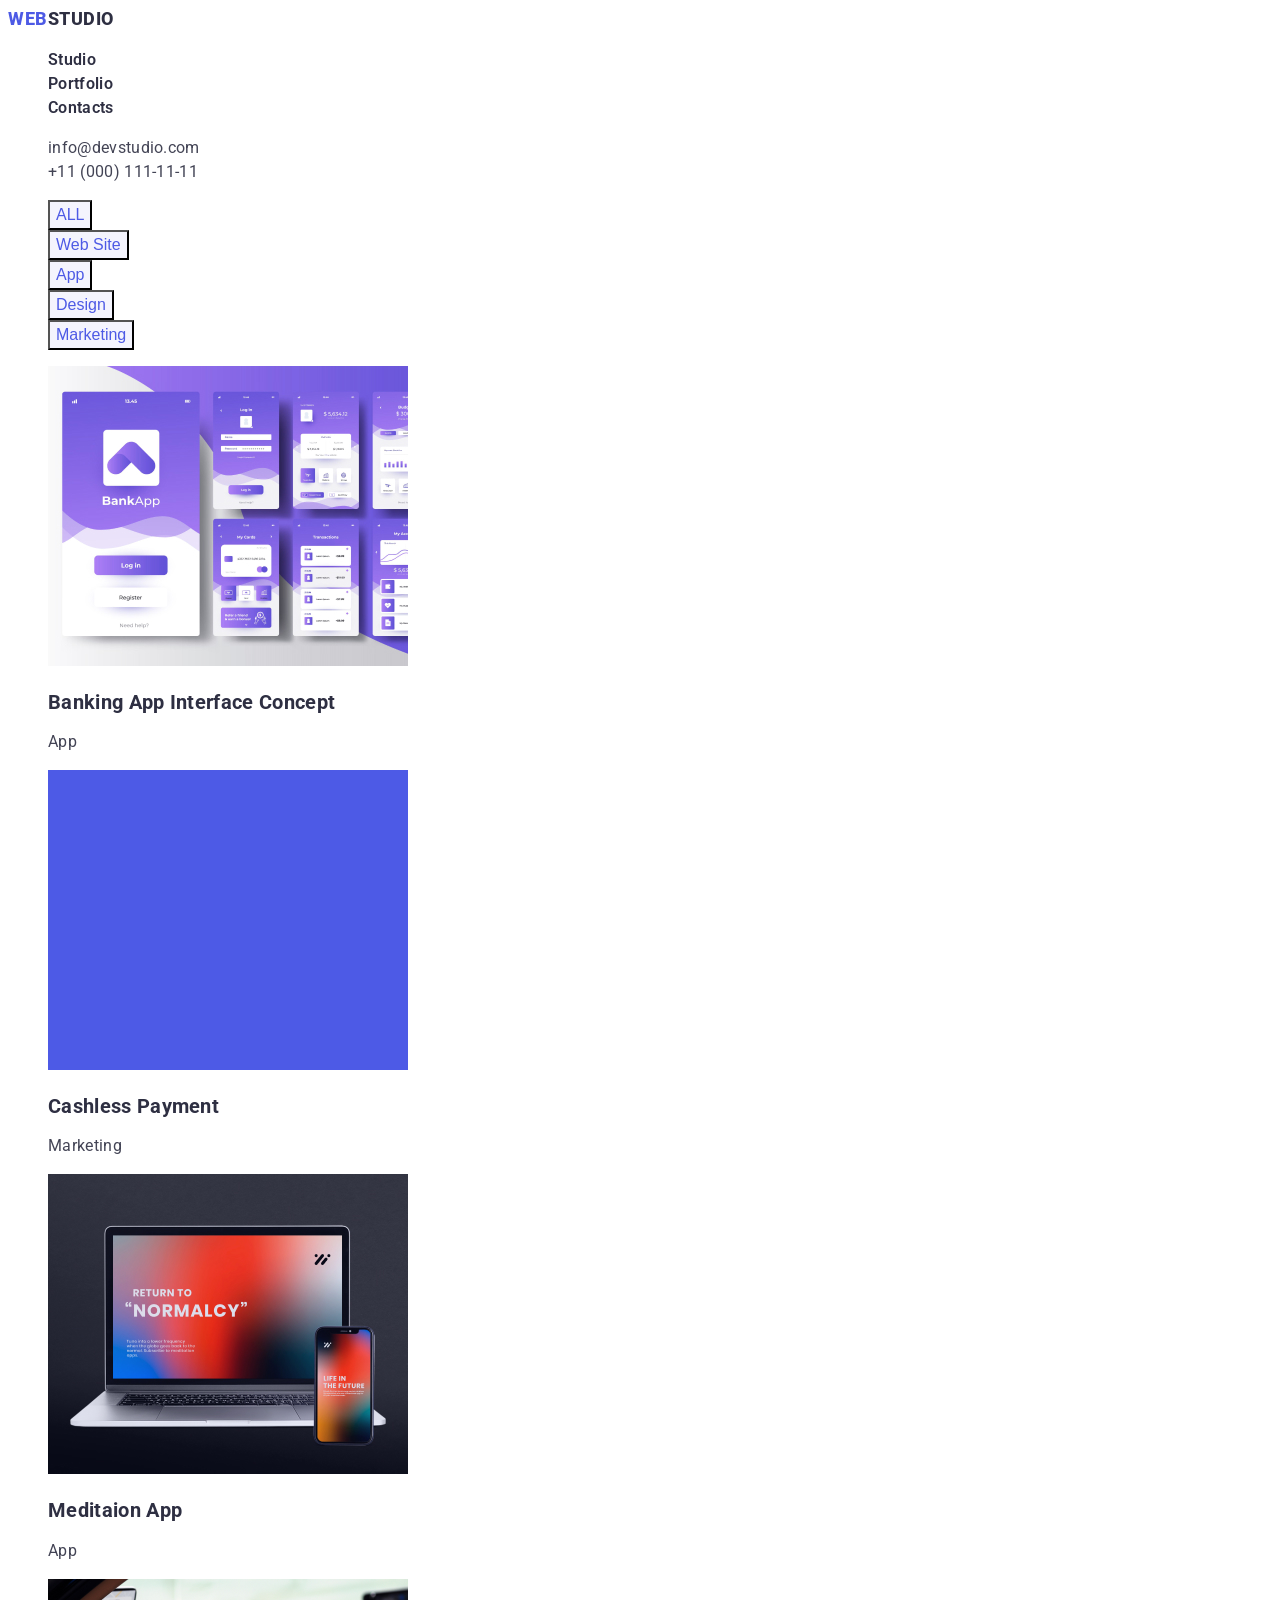
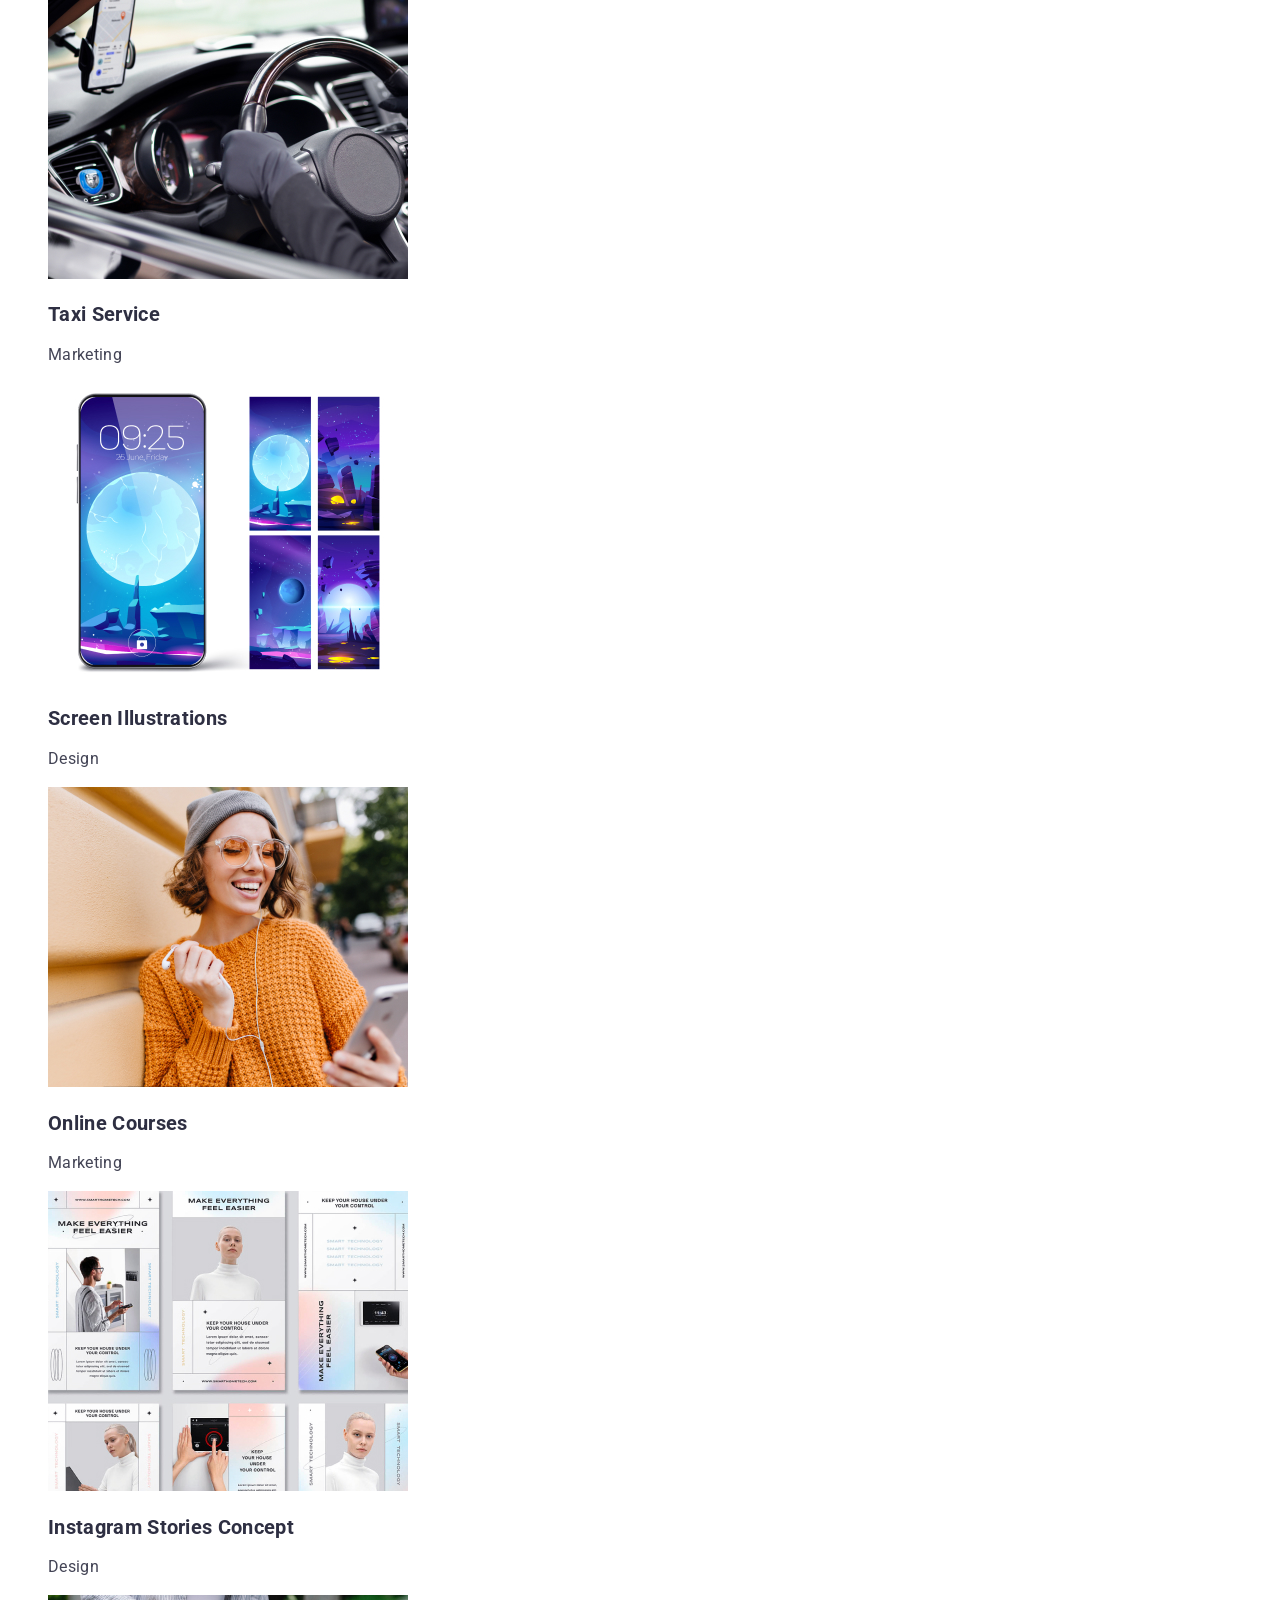
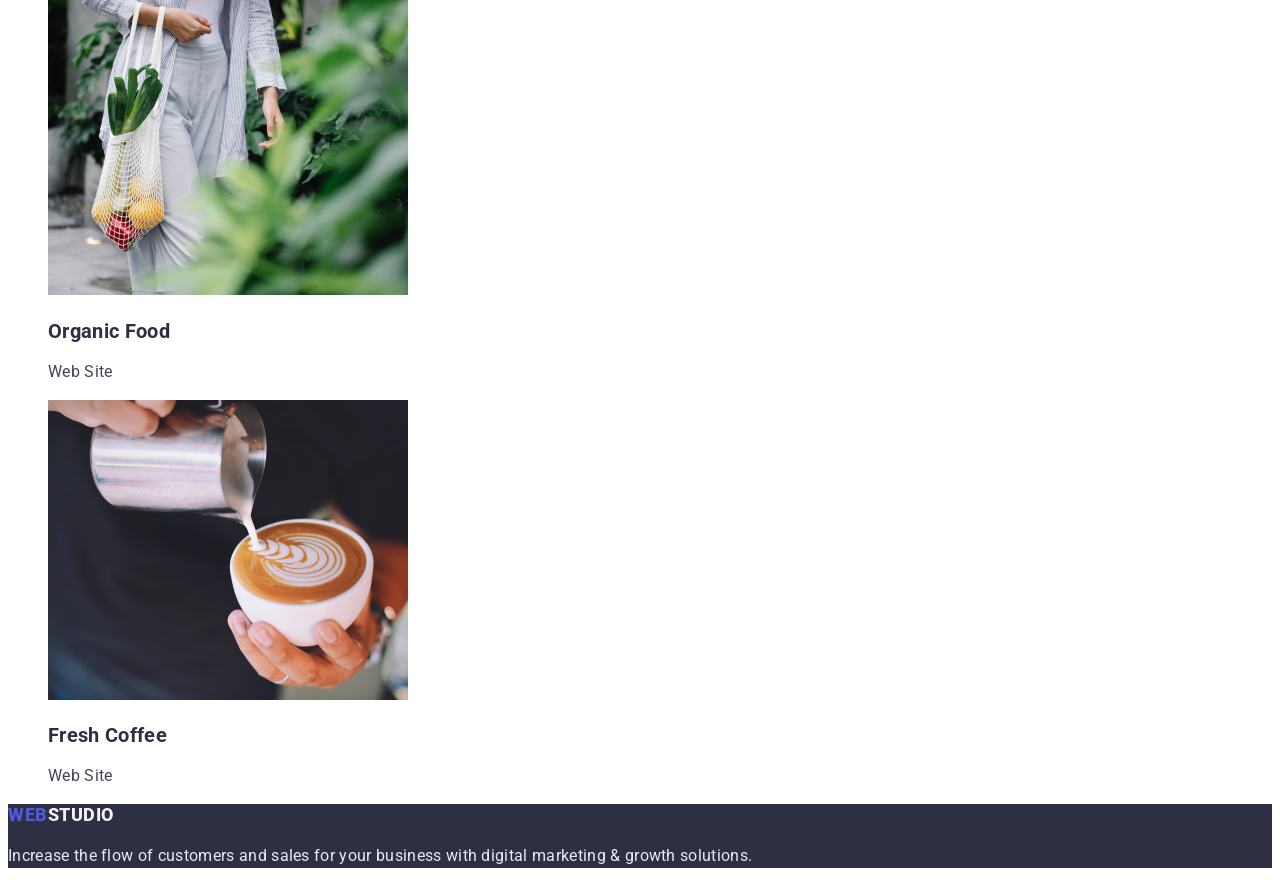
==== portfolio.html @ b814e7ab "1" ====
<!DOCTYPE html>
<html lang="en">
<head>
    <meta charset="UTF-8">
    <meta http-equiv="X-UA-Compatible" content="IE=edge">
    <meta name="viewport" content="width=device-width, initial-scale=1.0">
    <title>Portfolio</title>
    <link href="https://fonts.googleapis.com/css2?family=Raleway:wght@700&family=Roboto:wght@400;500;700;900&display=swap"
        rel="stylesheet">
    <link href="https://fonts.googleapis.com/css2?family=Raleway:wght@700&display=swap" rel="stylesheet">
    <link rel="stylesheet" href="./css/styles.css">
</head>
<body>
    <header class="page-heder">
        <nav>
            <a href="./index.html" class="logo">
                <span>Web</span>Studio
            </a>
            <ul class="site-nav">
                <li>
                    <a href="index.html" class="link">Studio</a>
                </li>
                <li>
                    <a href="./portfolio.html" class="link">Portfolio</a>
                </li>
                <li>
                    <a href="/" class="link">Contacts</a>
                </li>
            </ul>
            <ul class="contacts">
                <li>
                    <a href="mailto:info@devstudio.com" class="mail">info@devstudio.com</a>
                </li>
                <li>
                    <a href="tel:+11(000)111-11-11" class="phone">+11 (000) 111-11-11</a>
                </li>
            </ul>
        </nav>
    </header>

    <main>
        <!-- кнопки -->
        <section class="button-list">
           <ul>
                <li>
                    <button type="button" class="button-btn">ALL</button>
                </li>
                <li>
                    <button type="button" class="button-btn">Web Site</button>
                </li>
                <li>
                    <button type="button" class="button-btn">App</button>
                </li>
                <li>
                    <button type="button" class="button-btn">Design</button>
                </li>
                <li>
                    <button type="button" class="button-btn">Marketing</button>
                </li> 
           </ul>
        </section>
        <!-- секция фото -->
        <section class="foto-img">
            <ul>               
                <li>
                    <img src="./img/portfolio.img/bankingappinterfaceconcept.jpg" alt="banking app interface concept">
                    <h2 class="section-portfolio">Banking App Interface Concept</h2>
                    <p>App</p>
                </li>
                <li>
                    <img src="./img/portfolio.img/cashlesspayment.jpg" alt="cashless payment">
                    <h2 class="section-portfolio">Cashless Payment</h2>
                    <p>Marketing</p>
                </li>
                <li>
                    <img src="./img/portfolio.img/meditaionapp.jpg" alt="meditaion app">
                    <h2 class="section-portfolio">Meditaion App</h2>
                    <p>App</p>
                </li>
                <li>
                    <img src="./img/portfolio.img/taxiservice.jpg" alt="taxi service">
                    <h2 class="section-portfolio">Taxi Service</h2>
                    <p>Marketing</p>
                </li>
                <li>
                    <img src="./img/portfolio.img/screenillustrations.jpg" alt="screen illustrations">
                    <h2 class="section-portfolio">Screen Illustrations</h2>
                    <p>Design</p>
                </li>
                <li>
                    <img src="./img/portfolio.img/onlinecourses.jpg" alt="online courses">
                    <h2 class="section-portfolio">Online Courses</h2>
                    <p>Marketing</p>
                </li>
                <li>
                    <img src="./img/portfolio.img/instagramstoriesconcept.jpg" alt="instagram stories concept">
                    <h2 class="section-portfolio">Instagram Stories Concept</h2>
                    <p>Design</p>
                </li>
                <li>
                    <img src="./img/portfolio.img/organicfood.jpg" alt="organic food">
                    <h2 class="section-portfolio">Organic Food</h2>
                    <p>Web Site</p>
                </li>
                <li>
                    <img src="./img/portfolio.img/freshcoffee.jpg" alt="fresh coffee">
                    <h2 class="section-portfolio">Fresh Coffee</h2>
                    <p>Web Site</p>
                </li>
            </ul>
        </section>

    </main>

    <footer>
        <section class="section-footer">
    
            <a href="index.html" class="logo-footer">
                <span>Web</span>Studio
            </a>
            <p>Increase the flow of customers and sales for your business with digital marketing & growth solutions.</p>   
        </section>
    </footer>  
</body>
</html>
---- css/styles.css ----
:root{
    --primary-text-color: #434455;
    --title-text-color: #2E2F42;
    --button-color: #4D5AE5;
    --white-color:#FFFFFF;
    --button-portfolio:#F4F4FD;
    /* основной цвет #434455*/
    /* вторичній на заголовках #2E2F42 */
    /* цвет кнопки #4D5AE5*/
}



body {
    background-color: ffffff;
    color: var(--primary-text-color);
    font-family: 'Roboto';
    font-weight: 400;
    font-size: 16px;
    line-height: 1.5em;
    letter-spacing: 0.02em;
}
/* logo */
.logo {
    color: var(--title-text-color);
    font-family: 'Raleway' sans-serif;
    font-weight: 800;
    font-size: 18px;
    line-height: 0.75em;
    letter-spacing: 0.03em;
    text-transform: uppercase;
    text-decoration: none;
}

span {
    color: var(--button-color);
    font-family: 'Raleway' sans-serif;
    font-weight: 800;
    font-size: 18px;
    line-height: 0.75em;
    letter-spacing: 0.03em;
    text-transform: uppercase;
}

ul {
    list-style: none;
}
/* навигация сайта в hed */
.site-nav .link {
    color: var(--title-text-color);
    font-family: 'Roboto';
    font-weight: 600;
    font-size: 16px;
    line-height: 1.5em;
    letter-spacing: 0.02em;
}
.site-nav a {
    text-decoration: none;
}

.site-nav .link:hover {
    color: var(--primary-text-color);
}
.site-nav .link:focus {
    color: var(--button-color);
}

.contacts .mail {
    color: var(--primary-text-color);
    font-family: 'Roboto';
    font-weight: 400;
    font-size: 16px;
    line-height: 1.5em;
    letter-spacing: 0.02em;
    text-decoration: none;
}

.contacts .mail:hover,
.contacts .mail:focus{
    color: var(--button-color);
}

.contacts .phone { 
    color: var(--primary-text-color);
    font-family: 'Roboto';
    font-weight: 400;
    font-size: 16px;
    line-height: 1.5em;
    letter-spacing: 0.02em;
    text-decoration: none;
}

.contacts .phone:hover,
.contacts .phone:focus{
    color: var(--button-color);
}
/* hero */
.hero-title {
    background-color:#2E2F42; 
    color: var(--white-color);
    font-size: 56px;
    line-height: 1em;
    letter-spacing: 0.02em;
}

.button-hero {
    background-color: var(--button-color);
    color: var(--white-color);
    width: 170px;
    height: 51px;
    font-family: 'Roboto';
    font-size: 16px;
    line-height: 1.18em;
    letter-spacing: 0.04em;
    cursor: pointer;
}

/* what are we doing */
.section-title {
    color: var(--title-text-color);
    font-size: 20px;
    line-height: 1.2em;
    letter-spacing: 0.02em;
}

.team-work {
    color: var(--title-text-color);
    font-size: 36px;
    line-height: 1.11em;
    letter-spacing: 0.02em;
    text-transform: capitalize;
}

.section-command {
    background-color: var(--button-portfolio);
}

.section-team {

    color: var(--title-text-color);
    font-size: 36px;
    line-height: 1.11em;
    letter-spacing: 0.02em;
    text-transform: capitalize;
}

.section-names {
    color: var(--title-text-color);
    font-size: 20px;
    line-height: 1.2em;
}


.section-footer{
    background-color: var(--title-text-color);
    color: #E7E9FC;
      
}

.logo-footer{
    color: #F4F4FD;
    font-family: 'Raleway' sans-serif;
    font-style: normal;
    font-weight: 800;
    font-size: 18px;
    line-height: 1.16em;
    letter-spacing: 0.03em;
    text-transform: uppercase;
    text-decoration: none;
    
}

      /*  Portfolio page */
.button-btn{
    background-color: var(--button-portfolio);
    color: var(--button-color);
    font-size: 16px;
    line-height: 1.5em;
    cursor: pointer;
 }

.button-list .button-btn:hover,
.button-list .button-btn:focus{
    background-color: var(--button-color);
    color: var(--white-color);
}

.foto-img .section-portfolio {
    color: var(--title-text-color);
    font-size: 20px;
    line-height: 1.2em;
}
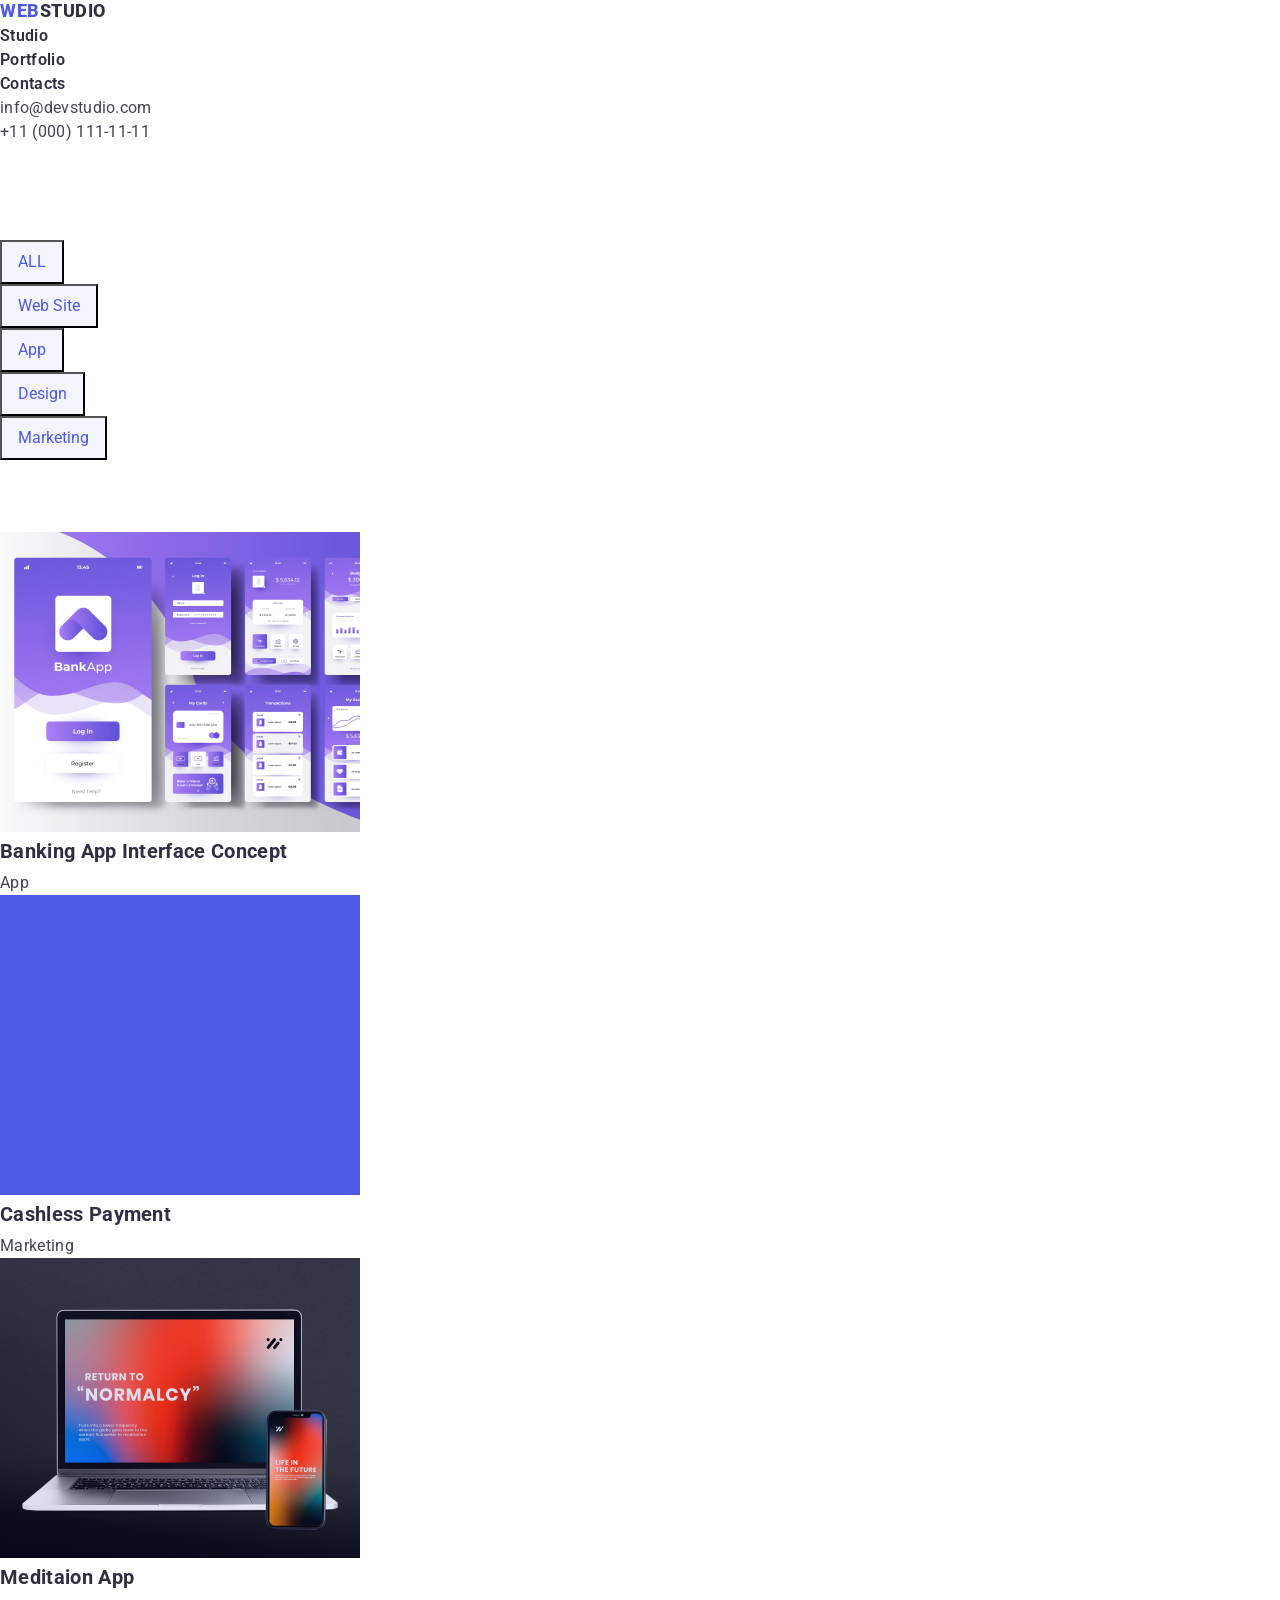
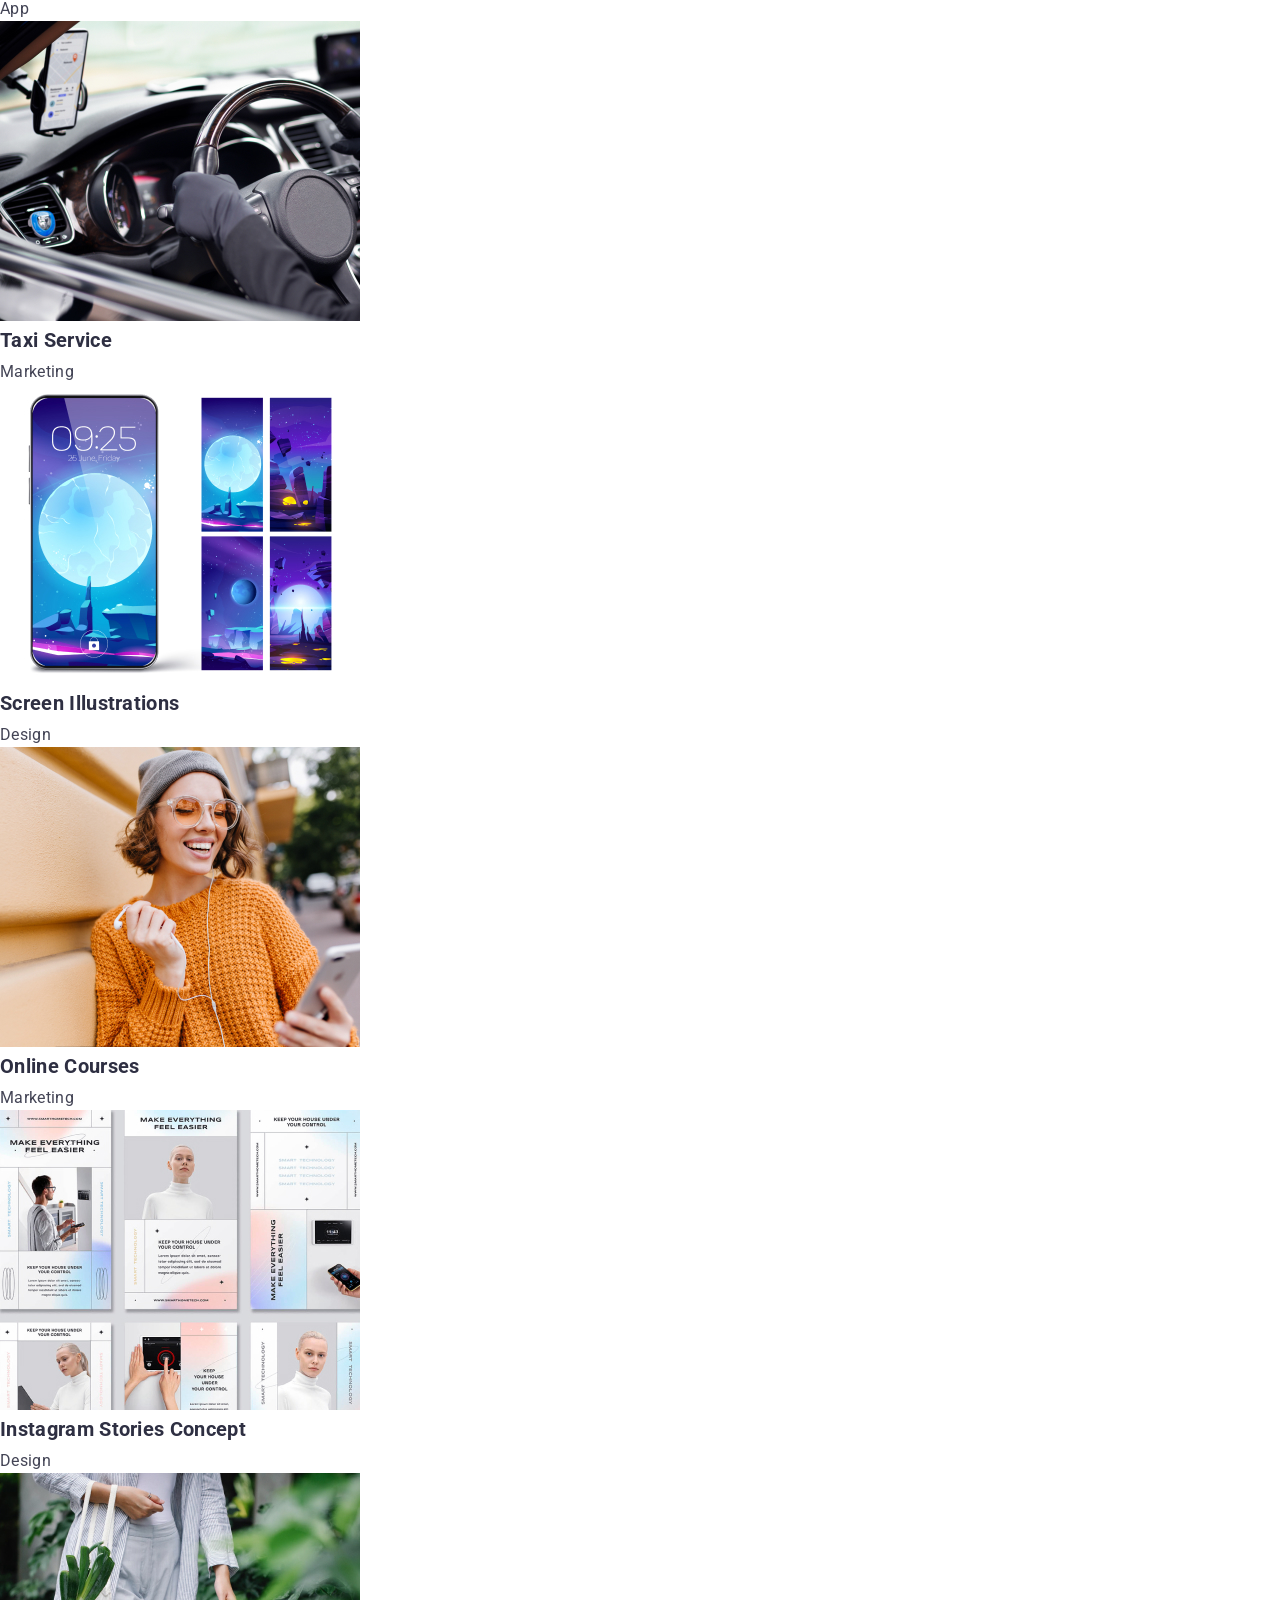
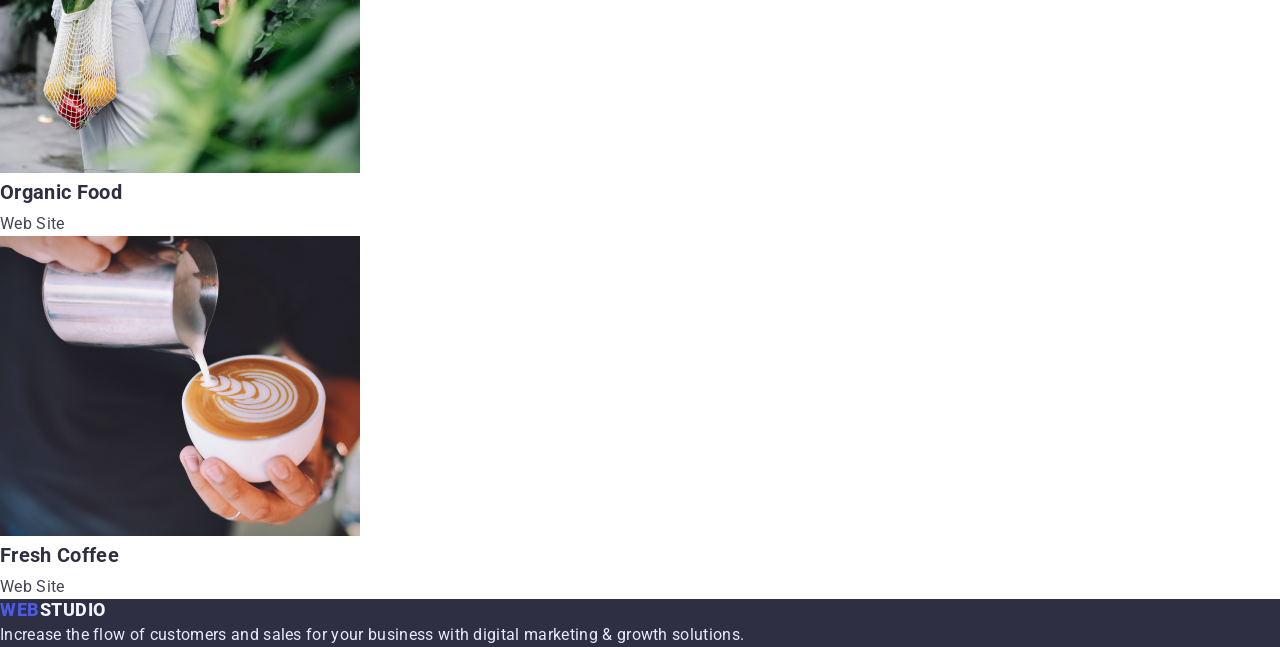
==== commit a392c9cc: "обнуление стилей" ====
--- a/portfolio.html
+++ b/portfolio.html
@@ -8,25 +8,32 @@
     <link href="https://fonts.googleapis.com/css2?family=Raleway:wght@700&family=Roboto:wght@400;500;700;900&display=swap"
         rel="stylesheet">
     <link href="https://fonts.googleapis.com/css2?family=Raleway:wght@700&display=swap" rel="stylesheet">
+    <link rel="stylesheet" href="https://cdnjs.cloudflare.com/ajax/libs/modern-normalize/1.1.0/modern-normalize.min.css"
+        integrity="sha512-wpPYUAdjBVSE4KJnH1VR1HeZfpl1ub8YT/NKx4PuQ5NmX2tKuGu6U/JRp5y+Y8XG2tV+wKQpNHVUX03MfMFn9Q=="
+        crossorigin="anonymous" referrerpolicy="no-referrer" />
     <link rel="stylesheet" href="./css/styles.css">
 </head>
 <body>
     <header class="page-heder">
         <nav>
-            <a href="./index.html" class="logo">
-                <span>Web</span>Studio
-            </a>
-            <ul class="site-nav">
-                <li>
-                    <a href="index.html" class="link">Studio</a>
-                </li>
-                <li>
-                    <a href="./portfolio.html" class="link">Portfolio</a>
-                </li>
-                <li>
-                    <a href="/" class="link">Contacts</a>
-                </li>
-            </ul>
+            <div class="container">
+                <a href="./index.html" class="logo">
+                    <span>Web</span>Studio
+                </a>
+                <ul class="site-nav">
+                    <li>
+                        <a href="index.html" class="link">Studio</a>
+                    </li>
+                    <li>
+                        <a href="./portfolio.html" class="link">Portfolio</a>
+                    </li>
+                    <li>
+                        <a href="/" class="link">Contacts</a>
+                    </li>
+                </ul>
+            </div>
+        </nav>
+        <div class="container-contacts">
             <ul class="contacts">
                 <li>
                     <a href="mailto:info@devstudio.com" class="mail">info@devstudio.com</a>
@@ -35,79 +42,83 @@
                     <a href="tel:+11(000)111-11-11" class="phone">+11 (000) 111-11-11</a>
                 </li>
             </ul>
-        </nav>
+        </div>
     </header>
 
     <main>
         <!-- кнопки -->
-        <section class="button-list">
-           <ul>
-                <li>
-                    <button type="button" class="button-btn">ALL</button>
-                </li>
-                <li>
-                    <button type="button" class="button-btn">Web Site</button>
-                </li>
-                <li>
-                    <button type="button" class="button-btn">App</button>
-                </li>
-                <li>
-                    <button type="button" class="button-btn">Design</button>
-                </li>
-                <li>
-                    <button type="button" class="button-btn">Marketing</button>
-                </li> 
-           </ul>
+        <section class="section">
+            <div class="container-buttons">
+                <ul class="button-list">
+                        <li>
+                            <button type="button" class="button-btn">ALL</button>
+                        </li>
+                        <li>
+                            <button type="button" class="button-btn">Web Site</button>
+                        </li>
+                        <li>
+                            <button type="button" class="button-btn">App</button>
+                        </li>
+                        <li>
+                            <button type="button" class="button-btn">Design</button>
+                        </li>
+                        <li>
+                            <button type="button" class="button-btn">Marketing</button>
+                        </li> 
+                </ul>
+            </div>
         </section>
         <!-- секция фото -->
-        <section class="foto-img">
-            <ul>               
-                <li>
-                    <img src="./img/portfolio.img/bankingappinterfaceconcept.jpg" alt="banking app interface concept">
-                    <h2 class="section-portfolio">Banking App Interface Concept</h2>
-                    <p>App</p>
-                </li>
-                <li>
-                    <img src="./img/portfolio.img/cashlesspayment.jpg" alt="cashless payment">
-                    <h2 class="section-portfolio">Cashless Payment</h2>
-                    <p>Marketing</p>
-                </li>
-                <li>
-                    <img src="./img/portfolio.img/meditaionapp.jpg" alt="meditaion app">
-                    <h2 class="section-portfolio">Meditaion App</h2>
-                    <p>App</p>
-                </li>
-                <li>
-                    <img src="./img/portfolio.img/taxiservice.jpg" alt="taxi service">
-                    <h2 class="section-portfolio">Taxi Service</h2>
-                    <p>Marketing</p>
-                </li>
-                <li>
-                    <img src="./img/portfolio.img/screenillustrations.jpg" alt="screen illustrations">
-                    <h2 class="section-portfolio">Screen Illustrations</h2>
-                    <p>Design</p>
-                </li>
-                <li>
-                    <img src="./img/portfolio.img/onlinecourses.jpg" alt="online courses">
-                    <h2 class="section-portfolio">Online Courses</h2>
-                    <p>Marketing</p>
-                </li>
-                <li>
-                    <img src="./img/portfolio.img/instagramstoriesconcept.jpg" alt="instagram stories concept">
-                    <h2 class="section-portfolio">Instagram Stories Concept</h2>
-                    <p>Design</p>
-                </li>
-                <li>
-                    <img src="./img/portfolio.img/organicfood.jpg" alt="organic food">
-                    <h2 class="section-portfolio">Organic Food</h2>
-                    <p>Web Site</p>
-                </li>
-                <li>
-                    <img src="./img/portfolio.img/freshcoffee.jpg" alt="fresh coffee">
-                    <h2 class="section-portfolio">Fresh Coffee</h2>
-                    <p>Web Site</p>
-                </li>
-            </ul>
+        <section class="section">
+            <div class="container-foto">
+                <ul class="foto-list">               
+                    <li>
+                        <img src="./img/portfolio.img/bankingappinterfaceconcept.jpg" alt="banking app interface concept">
+                        <h2 class="section-portfolio">Banking App Interface Concept</h2>
+                        <p>App</p>
+                    </li>
+                    <li>
+                        <img src="./img/portfolio.img/cashlesspayment.jpg" alt="cashless payment">
+                        <h2 class="section-portfolio">Cashless Payment</h2>
+                        <p>Marketing</p>
+                    </li>
+                    <li>
+                        <img src="./img/portfolio.img/meditaionapp.jpg" alt="meditaion app">
+                        <h2 class="section-portfolio">Meditaion App</h2>
+                        <p>App</p>
+                    </li>
+                    <li>
+                        <img src="./img/portfolio.img/taxiservice.jpg" alt="taxi service">
+                        <h2 class="section-portfolio">Taxi Service</h2>
+                        <p>Marketing</p>
+                    </li>
+                    <li>
+                        <img src="./img/portfolio.img/screenillustrations.jpg" alt="screen illustrations">
+                        <h2 class="section-portfolio">Screen Illustrations</h2>
+                        <p>Design</p>
+                    </li>
+                    <li>
+                        <img src="./img/portfolio.img/onlinecourses.jpg" alt="online courses">
+                        <h2 class="section-portfolio">Online Courses</h2>
+                        <p>Marketing</p>
+                    </li>
+                    <li>
+                        <img src="./img/portfolio.img/instagramstoriesconcept.jpg" alt="instagram stories concept">
+                        <h2 class="section-portfolio">Instagram Stories Concept</h2>
+                        <p>Design</p>
+                    </li>
+                    <li>
+                        <img src="./img/portfolio.img/organicfood.jpg" alt="organic food">
+                        <h2 class="section-portfolio">Organic Food</h2>
+                        <p>Web Site</p>
+                    </li>
+                    <li>
+                        <img src="./img/portfolio.img/freshcoffee.jpg" alt="fresh coffee">
+                        <h2 class="section-portfolio">Fresh Coffee</h2>
+                        <p>Web Site</p>
+                    </li>
+                </ul>
+            </div>
         </section>
 
     </main>
--- a/css/styles.css
+++ b/css/styles.css
@@ -19,6 +19,7 @@
     font-size: 16px;
     line-height: 1.5em;
     letter-spacing: 0.02em;
+   
 }
 /* logo */
 .logo {
@@ -30,6 +31,7 @@
     letter-spacing: 0.03em;
     text-transform: uppercase;
     text-decoration: none;
+    
 }
 
 span {
@@ -46,6 +48,16 @@
     list-style: none;
 }
 /* навигация сайта в hed */
+.container {
+   display: block;
+}
+
+.site-nav {
+    margin-top: 0;
+    margin-bottom: 0;
+    padding-left: 0;
+}
+
 .site-nav .link {
     color: var(--title-text-color);
     font-family: 'Roboto';
@@ -65,6 +77,17 @@
     color: var(--button-color);
 }
 
+.container-contacts {
+    display: block; 
+}
+
+.contacts{
+    margin-top: 0;
+    margin-bottom: 0;
+    padding-left: 0;
+    
+}
+
 .contacts .mail {
     color: var(--primary-text-color);
     font-family: 'Roboto';
@@ -95,12 +118,30 @@
     color: var(--button-color);
 }
 /* hero */
+
+
+
 .hero-title {
     background-color:#2E2F42; 
     color: var(--white-color);
     font-size: 56px;
     line-height: 1em;
     letter-spacing: 0.02em;
+    
+    
+}
+
+.container-hero {
+    height: 603px;
+    text-align: center;
+}
+
+.first-title {
+    margin-top: 0;
+    margin-bottom: 0;
+    
+    
+  
 }
 
 .button-hero {
@@ -115,41 +156,88 @@
     cursor: pointer;
 }
 
-/* what are we doing */
+/* первая секция после героя */
+
 .section-title {
     color: var(--title-text-color);
     font-size: 20px;
     line-height: 1.2em;
     letter-spacing: 0.02em;
-}
-
+    margin-bottom: 8px;
+    margin-top: 0;
+}
+
+.container-content{
+    margin-top: 120px;
+    margin-bottom: 0;
+}
+
+p {
+    margin-top: 0;
+    margin-bottom: 0;
+}
+
+.content {
+    margin-top: 0;
+    margin-bottom: 0;
+    padding-left: 0;
+}
+
+/* what are we doing */
 .team-work {
     color: var(--title-text-color);
     font-size: 36px;
     line-height: 1.11em;
     letter-spacing: 0.02em;
     text-transform: capitalize;
-}
-
-.section-command {
+    margin-top: 0;
+    margin-bottom: 0;
+}
+
+.container-works{
+    margin-top: 120px;
+
+}
+
+.works {
+    margin-top: 0;
+    margin-bottom: 0;
+    padding-left: 0;
+}
+
+/* our team */
+
+.container-command {
     background-color: var(--button-portfolio);
+    margin-top: 120px;
+    margin-bottom: 0;
+}
+
+.team-foto{
+    margin-top: 0;
+    margin-bottom: 0;
+    padding-left: 0;
 }
 
 .section-team {
-
     color: var(--title-text-color);
     font-size: 36px;
     line-height: 1.11em;
     letter-spacing: 0.02em;
     text-transform: capitalize;
+    margin-top: 0;
+    margin-bottom: 0;
 }
 
 .section-names {
     color: var(--title-text-color);
     font-size: 20px;
     line-height: 1.2em;
-}
-
+    margin-top: 0;
+    margin-bottom: 8px;
+}
+
+/* Footer */
 
 .section-footer{
     background-color: var(--title-text-color);
@@ -171,23 +259,48 @@
 }
 
       /*  Portfolio page */
+.container-buttons{
+    margin-top: 96px;
+}
+
+
 .button-btn{
     background-color: var(--button-portfolio);
     color: var(--button-color);
     font-size: 16px;
     line-height: 1.5em;
     cursor: pointer;
+    padding: 8px 16px;
  }
 
-.button-list .button-btn:hover,
-.button-list .button-btn:focus{
+.button-btn:hover,
+.button-btn:focus{
     background-color: var(--button-color);
     color: var(--white-color);
 }
 
-.foto-img .section-portfolio {
+.button-list {
+    margin-top: 0;
+    margin-bottom: 0;
+    padding-left: 0;
+}
+
+/* секция фото */
+.section-portfolio {
     color: var(--title-text-color);
     font-size: 20px;
     line-height: 1.2em;
-}
-
+    margin-top: 0;
+    margin-bottom: 8px;
+}
+
+.foto-list{
+    margin-top: 0;
+    margin-bottom: 0;
+    padding-left: 0;
+}
+
+.container-foto {
+    margin-top: 72px;
+}
+
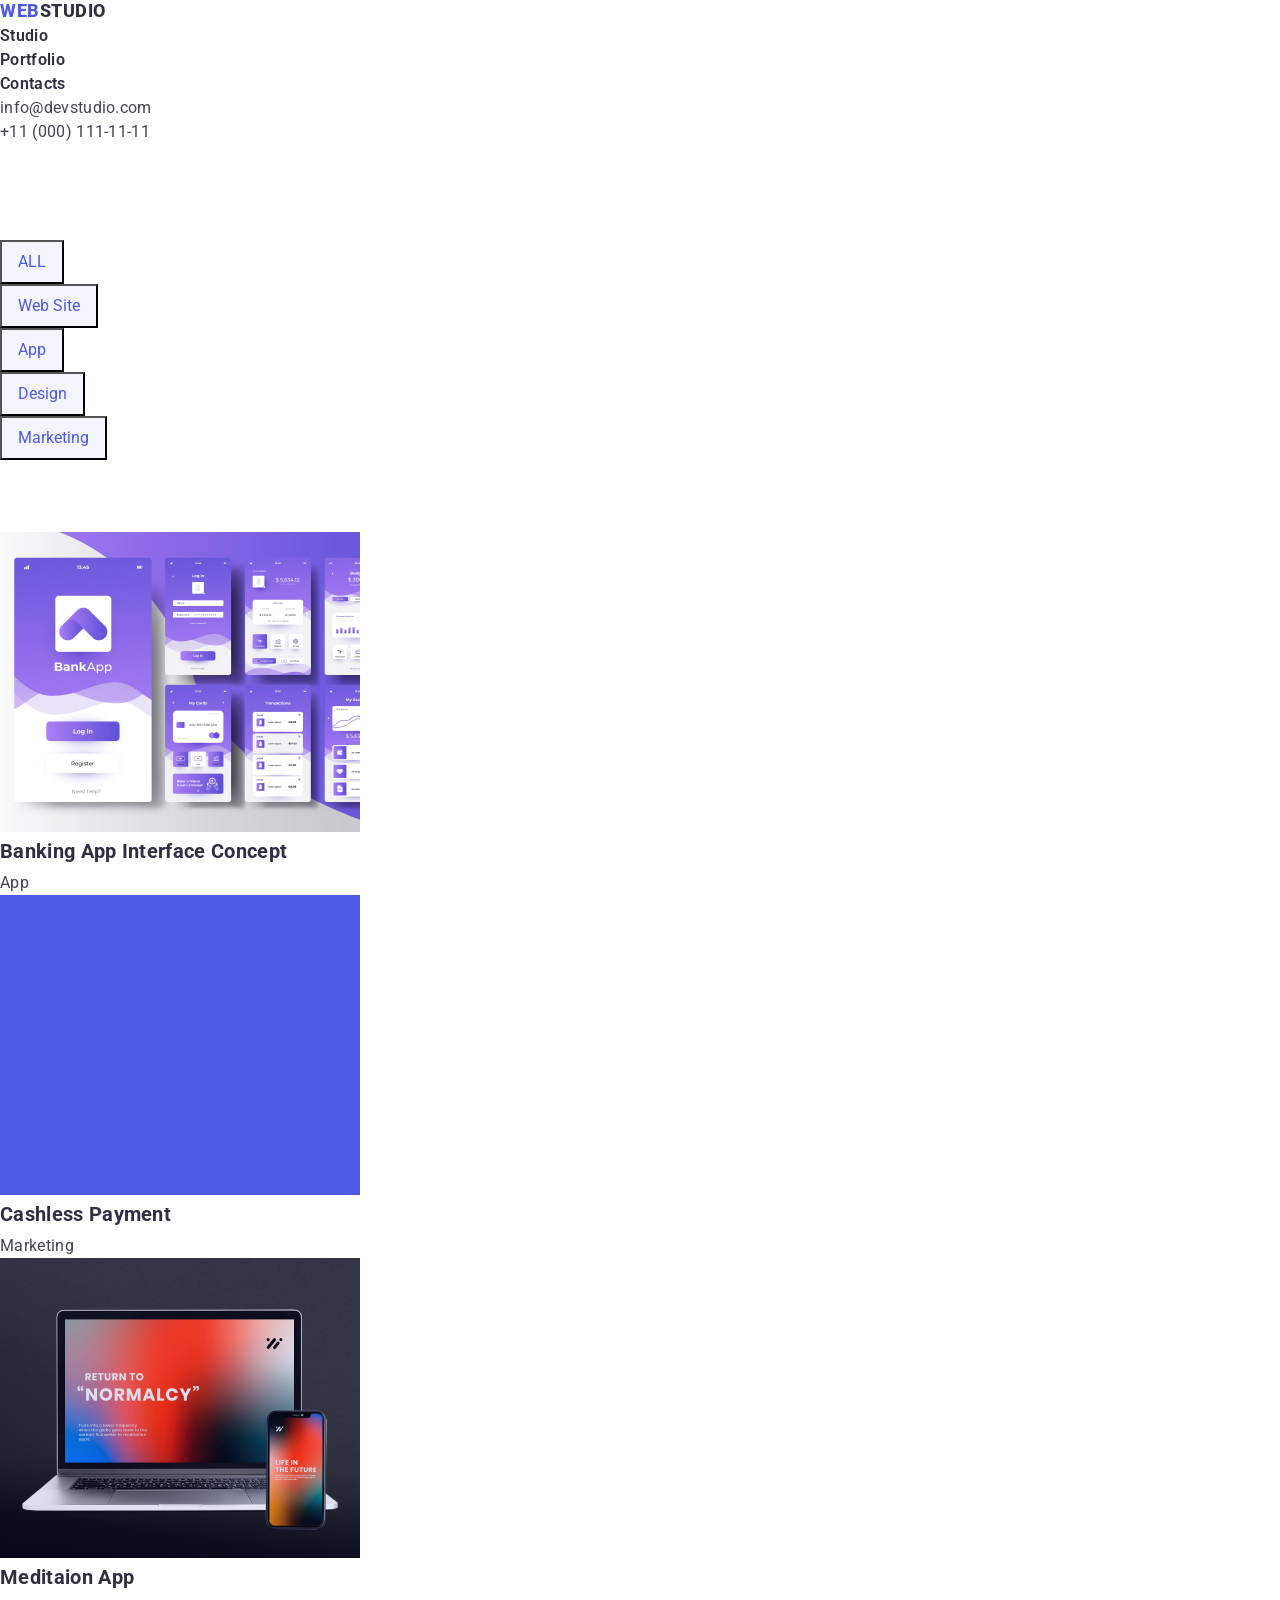
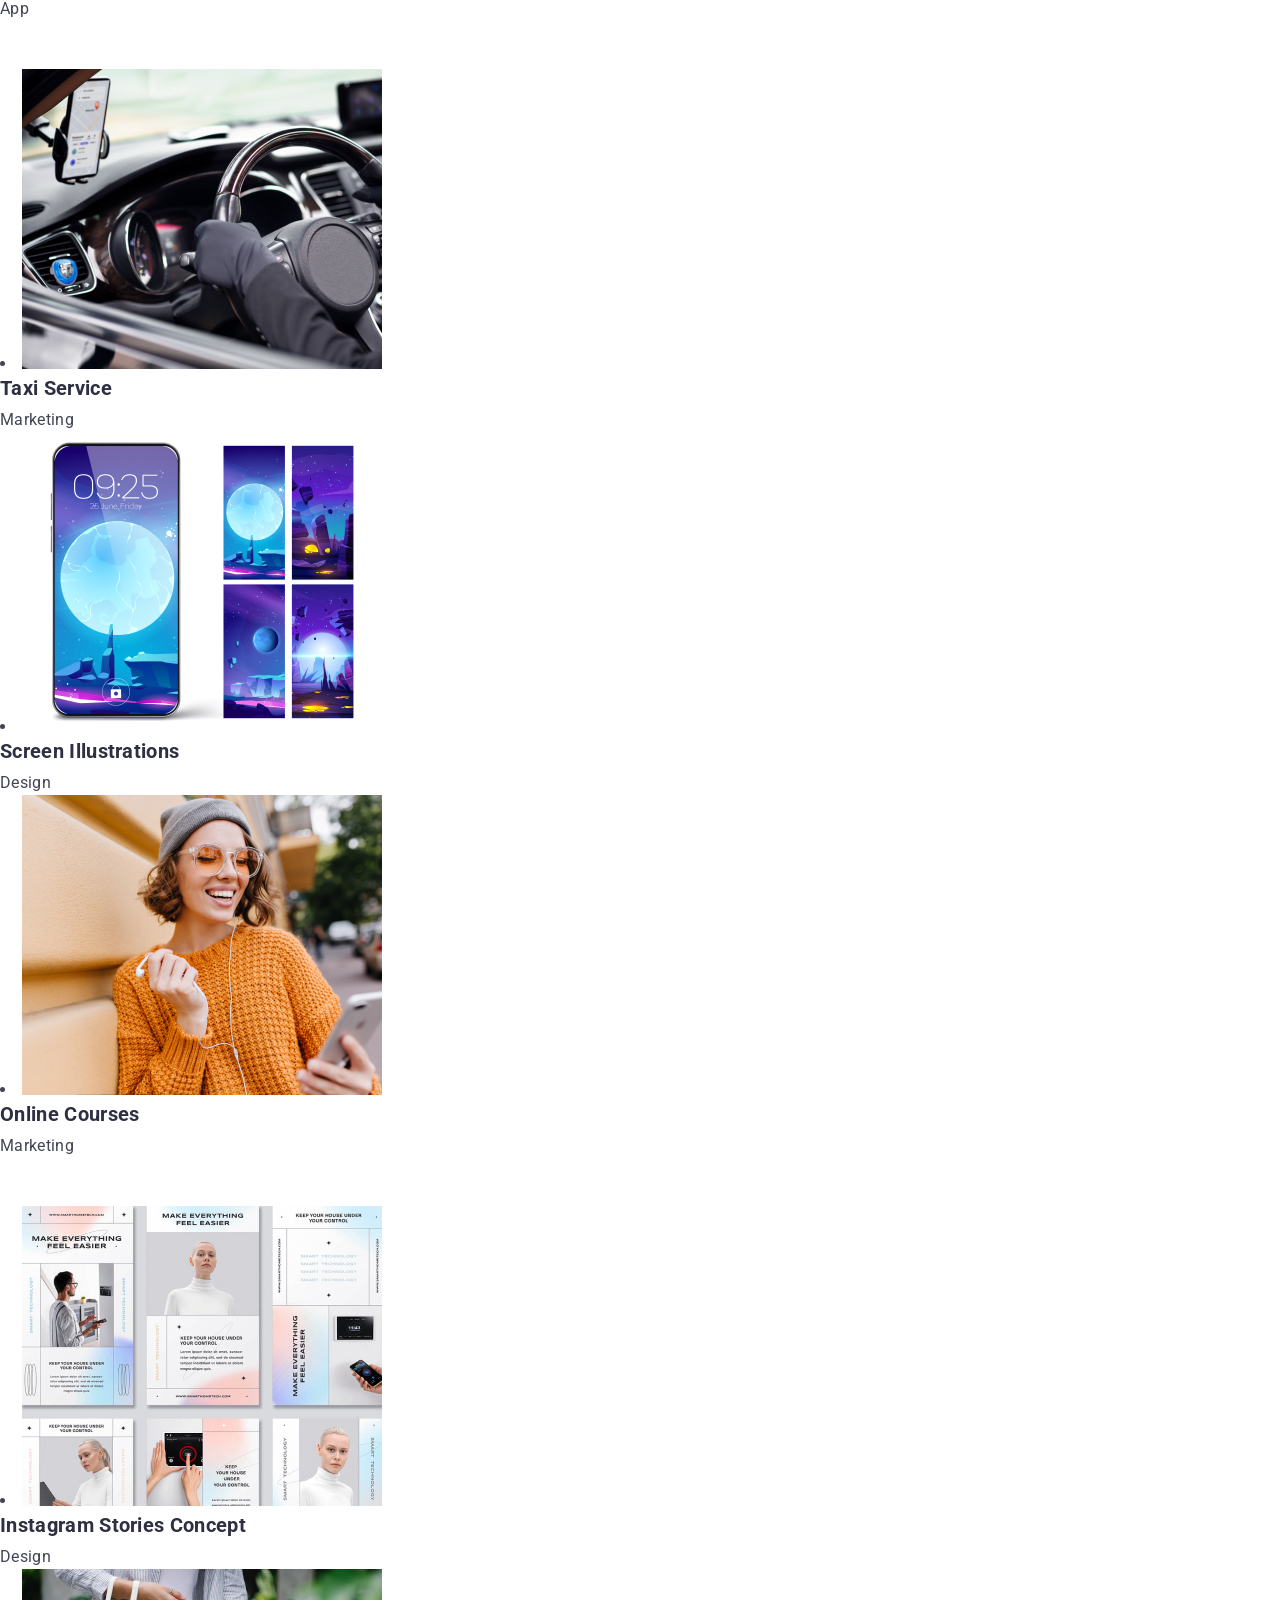
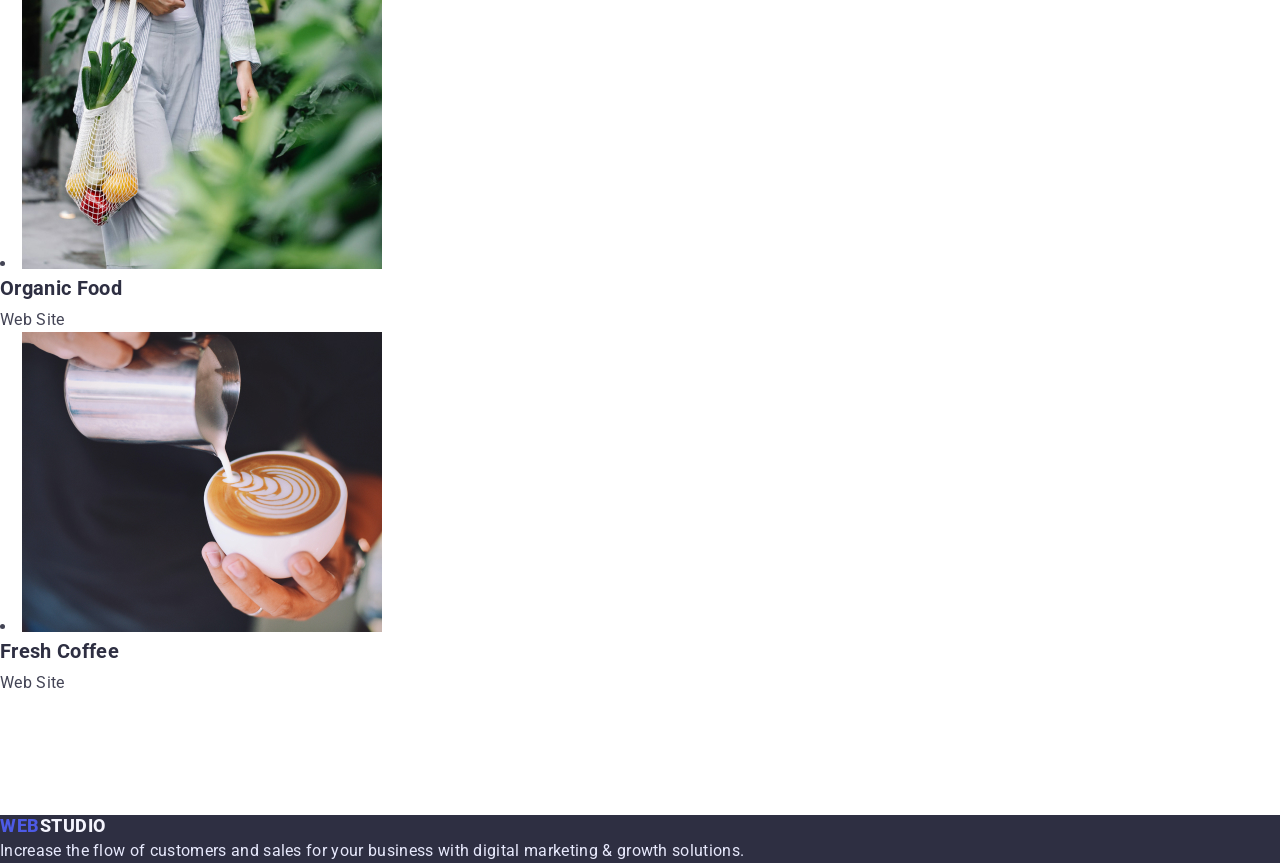
==== commit a102e740: "відступи портфоліо" ====
--- a/portfolio.html
+++ b/portfolio.html
@@ -69,8 +69,8 @@
             </div>
         </section>
         <!-- секция фото -->
-        <section class="section">
-            <div class="container-foto">
+        <section class="section"> 
+              <div class="container-app">
                 <ul class="foto-list">               
                     <li>
                         <img src="./img/portfolio.img/bankingappinterfaceconcept.jpg" alt="banking app interface concept">
@@ -87,6 +87,9 @@
                         <h2 class="section-portfolio">Meditaion App</h2>
                         <p>App</p>
                     </li>
+                 </div>
+
+                  <div class="container-marketing">
                     <li>
                         <img src="./img/portfolio.img/taxiservice.jpg" alt="taxi service">
                         <h2 class="section-portfolio">Taxi Service</h2>
@@ -102,6 +105,9 @@
                         <h2 class="section-portfolio">Online Courses</h2>
                         <p>Marketing</p>
                     </li>
+                  </div>
+
+                 <div class="container-design">
                     <li>
                         <img src="./img/portfolio.img/instagramstoriesconcept.jpg" alt="instagram stories concept">
                         <h2 class="section-portfolio">Instagram Stories Concept</h2>
--- a/css/styles.css
+++ b/css/styles.css
@@ -300,7 +300,15 @@
     padding-left: 0;
 }
 
-.container-foto {
+.container-app {
     margin-top: 72px;
 }
 
+.container-marketing {
+    margin-top: 48px;
+}
+
+.container-design {
+    margin-top: 48px;
+    margin-bottom: 120px;
+}
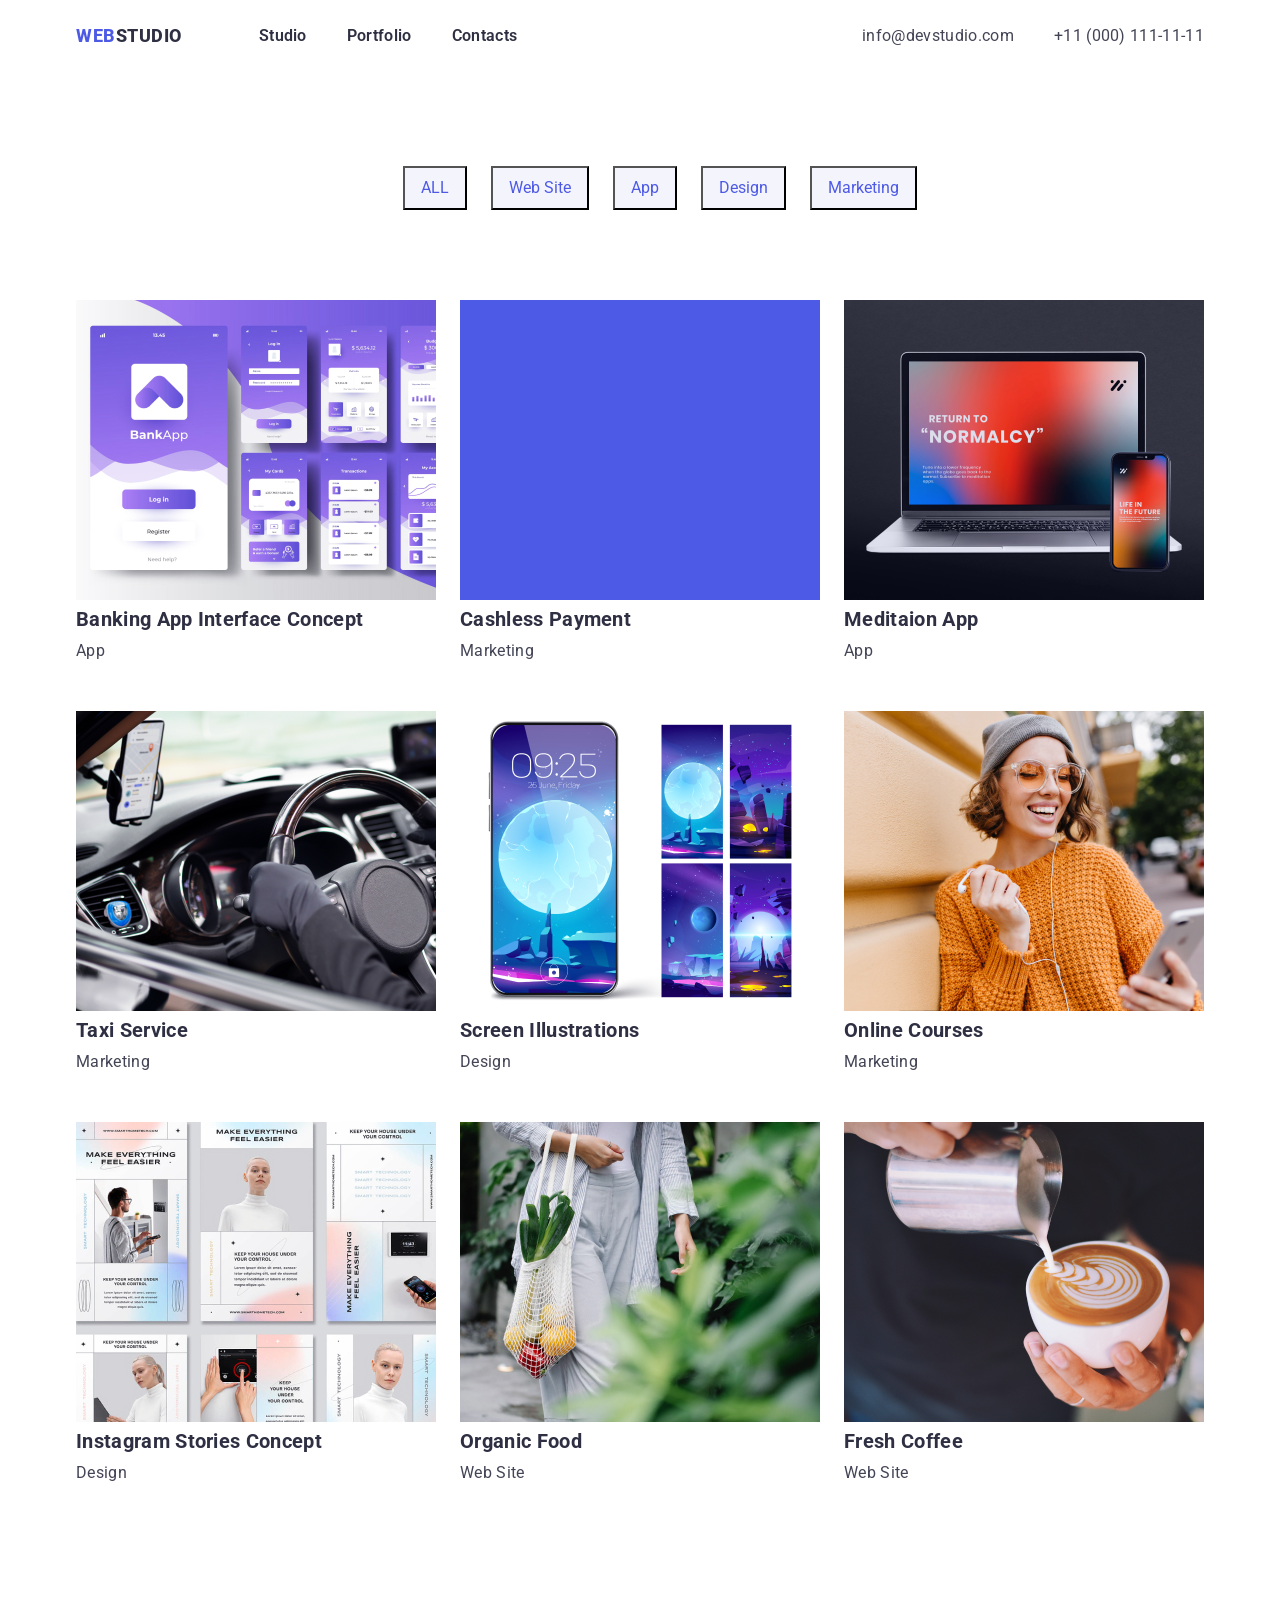
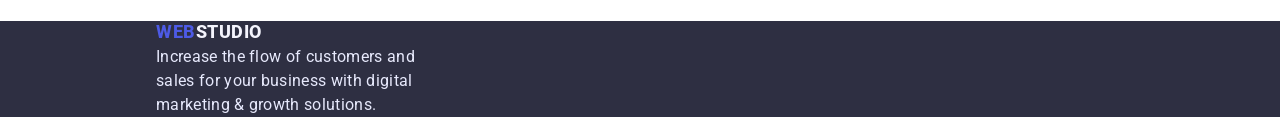
==== commit 7ef6327c: "навіть не знаю" ====
--- a/portfolio.html
+++ b/portfolio.html
@@ -15,110 +15,100 @@
 </head>
 <body>
     <header class="page-heder">
-        <nav>
-            <div class="container">
+        <div class="container heder-nav">
+            <nav class="main-nav">
                 <a href="./index.html" class="logo">
                     <span>Web</span>Studio
                 </a>
                 <ul class="site-nav">
-                    <li>
+                    <li class="navigation">
                         <a href="index.html" class="link">Studio</a>
                     </li>
-                    <li>
+                    <li class="navigation">
                         <a href="./portfolio.html" class="link">Portfolio</a>
                     </li>
-                    <li>
+                    <li class="navigation">
                         <a href="/" class="link">Contacts</a>
                     </li>
                 </ul>
-            </div>
-        </nav>
-        <div class="container-contacts">
+            </nav>
             <ul class="contacts">
-                <li>
+                <li class="nav-contacts">
                     <a href="mailto:info@devstudio.com" class="mail">info@devstudio.com</a>
                 </li>
-                <li>
+                <li class="nav-contacts">
                     <a href="tel:+11(000)111-11-11" class="phone">+11 (000) 111-11-11</a>
                 </li>
             </ul>
         </div>
     </header>
-
     <main>
         <!-- кнопки -->
         <section class="section">
-            <div class="container-buttons">
                 <ul class="button-list">
-                        <li>
+                        <li class="button">
                             <button type="button" class="button-btn">ALL</button>
                         </li>
-                        <li>
+                        <li class="button">
                             <button type="button" class="button-btn">Web Site</button>
                         </li>
-                        <li>
+                        <li class="button">
                             <button type="button" class="button-btn">App</button>
                         </li>
-                        <li>
+                        <li class="button">
                             <button type="button" class="button-btn">Design</button>
                         </li>
-                        <li>
+                        <li class="button">
                             <button type="button" class="button-btn">Marketing</button>
                         </li> 
                 </ul>
-            </div>
+
         </section>
         <!-- секция фото -->
         <section class="section"> 
-              <div class="container-app">
+             <div class="portfolio-foto">
                 <ul class="foto-list">               
-                    <li>
+                    <li class="foto-img-list">
                         <img src="./img/portfolio.img/bankingappinterfaceconcept.jpg" alt="banking app interface concept">
                         <h2 class="section-portfolio">Banking App Interface Concept</h2>
                         <p>App</p>
                     </li>
-                    <li>
+                    <li class="foto-img-list">
                         <img src="./img/portfolio.img/cashlesspayment.jpg" alt="cashless payment">
                         <h2 class="section-portfolio">Cashless Payment</h2>
                         <p>Marketing</p>
                     </li>
-                    <li>
+                    <li class="foto-img-list">
                         <img src="./img/portfolio.img/meditaionapp.jpg" alt="meditaion app">
                         <h2 class="section-portfolio">Meditaion App</h2>
                         <p>App</p>
                     </li>
-                 </div>
-
-                  <div class="container-marketing">
-                    <li>
+                    <li class="foto-img-list">
                         <img src="./img/portfolio.img/taxiservice.jpg" alt="taxi service">
                         <h2 class="section-portfolio">Taxi Service</h2>
                         <p>Marketing</p>
                     </li>
-                    <li>
+                    <li class="foto-img-list">
                         <img src="./img/portfolio.img/screenillustrations.jpg" alt="screen illustrations">
                         <h2 class="section-portfolio">Screen Illustrations</h2>
                         <p>Design</p>
                     </li>
-                    <li>
+                    <li class="foto-img-list">
                         <img src="./img/portfolio.img/onlinecourses.jpg" alt="online courses">
                         <h2 class="section-portfolio">Online Courses</h2>
                         <p>Marketing</p>
                     </li>
-                  </div>
-
-                 <div class="container-design">
-                    <li>
+                    <li class="foto-img-list">
                         <img src="./img/portfolio.img/instagramstoriesconcept.jpg" alt="instagram stories concept">
                         <h2 class="section-portfolio">Instagram Stories Concept</h2>
                         <p>Design</p>
                     </li>
-                    <li>
+                    <li class="foto-img-list">
                         <img src="./img/portfolio.img/organicfood.jpg" alt="organic food">
                         <h2 class="section-portfolio">Organic Food</h2>
                         <p>Web Site</p>
                     </li>
-                    <li>
+                    <li class="foto-img-list">
                         <img src="./img/portfolio.img/freshcoffee.jpg" alt="fresh coffee">
                         <h2 class="section-portfolio">Fresh Coffee</h2>
                         <p>Web Site</p>
@@ -131,12 +121,13 @@
 
     <footer>
         <section class="section-footer">
-    
-            <a href="index.html" class="logo-footer">
-                <span>Web</span>Studio
-            </a>
-            <p>Increase the flow of customers and sales for your business with digital marketing & growth solutions.</p>   
-        </section>
+            <div class="footer-text">
+                 <a href="index.html"  class="logo-footer">
+                     <span>Web</span>Studio
+                 </a>
+                     <p>Increase the flow of customers and sales for your business with digital marketing & growth solutions.</p>
+             </div>
+         </section>
     </footer>  
 </body>
 </html>
--- a/css/styles.css
+++ b/css/styles.css
@@ -19,9 +19,11 @@
     font-size: 16px;
     line-height: 1.5em;
     letter-spacing: 0.02em;
+    
    
 }
 /* logo */
+
 .logo {
     color: var(--title-text-color);
     font-family: 'Raleway' sans-serif;
@@ -48,17 +50,41 @@
     list-style: none;
 }
 /* навигация сайта в hed */
-.container {
-   display: block;
+
+
+.heder-nav  {
+    display: flex;
+    width: 1152px;
+    margin: auto;
+    padding-right: 12px;
+    padding-left: 12px;
+    align-items: center;
+    
+}
+.main-nav {
+    display: flex;
+    align-items: center;
+    
+
 }
 
 .site-nav {
-    margin-top: 0;
-    margin-bottom: 0;
-    padding-left: 0;
+    display: flex;
+    margin-top: 0;
+    margin-bottom: 0;
+    padding-left: 0;
+    margin-left: 77px;
+   
+}
+
+.site-nav .navigation:not(:last-child){
+    margin-right: 40px;
 }
 
 .site-nav .link {
+    display: block;
+    padding-top: 24px;
+    padding-bottom: 24px ;
     color: var(--title-text-color);
     font-family: 'Roboto';
     font-weight: 600;
@@ -77,18 +103,24 @@
     color: var(--button-color);
 }
 
-.container-contacts {
-    display: block; 
-}
+/* contacts */
+.nav-contacts .contacts:first-child{
+    padding-right: 40px;
+}
+      
+
 
 .contacts{
-    margin-top: 0;
-    margin-bottom: 0;
-    padding-left: 0;
+    display: flex;
+    padding-left: 0;
+    margin-top: 0;
+    margin-bottom: 0;
+    margin-left: auto;
     
 }
 
 .contacts .mail {
+    margin-right: 40px;
     color: var(--primary-text-color);
     font-family: 'Roboto';
     font-weight: 400;
@@ -117,31 +149,20 @@
 .contacts .phone:focus{
     color: var(--button-color);
 }
+
 /* hero */
-
-
-
 .hero-title {
+    text-align: center;
     background-color:#2E2F42; 
     color: var(--white-color);
     font-size: 56px;
     line-height: 1em;
     letter-spacing: 0.02em;
-    
-    
-}
-
-.container-hero {
-    height: 603px;
-    text-align: center;
 }
 
 .first-title {
     margin-top: 0;
     margin-bottom: 0;
-    
-    
-  
 }
 
 .button-hero {
@@ -168,6 +189,9 @@
 }
 
 .container-content{
+    justify-content: center;
+    margin: auto;
+    width: 1128px;
     margin-top: 120px;
     margin-bottom: 0;
 }
@@ -178,12 +202,31 @@
 }
 
 .content {
-    margin-top: 0;
-    margin-bottom: 0;
-    padding-left: 0;
-}
+    display: flex;
+    text-align: start;
+    margin-top: 0;
+    margin-bottom: 0;
+    padding-left: 0;
+}
+.content-list:not(:last-child){
+    margin-right: 24px;
+}
+
 
 /* what are we doing */
+.container-works {
+    margin-top: 120px;
+    text-align: center;
+}
+
+.works {
+    display: flex;
+    justify-content: center;
+    margin-top: 0;
+    margin-bottom: 0;
+    padding-left: 0;
+}
+
 .team-work {
     color: var(--title-text-color);
     font-size: 36px;
@@ -191,18 +234,12 @@
     letter-spacing: 0.02em;
     text-transform: capitalize;
     margin-top: 0;
-    margin-bottom: 0;
-}
-
-.container-works{
-    margin-top: 120px;
-
-}
-
-.works {
-    margin-top: 0;
-    margin-bottom: 0;
-    padding-left: 0;
+    margin-bottom: 72px;
+}
+
+.work-img:not(:last-child) {
+    margin-right: 24px;
+    
 }
 
 /* our team */
@@ -211,22 +248,34 @@
     background-color: var(--button-portfolio);
     margin-top: 120px;
     margin-bottom: 0;
-}
-
-.team-foto{
-    margin-top: 0;
-    margin-bottom: 0;
-    padding-left: 0;
+    text-align: center;
 }
 
 .section-team {
+    padding-top: 120px;
+    margin-top: 0;
+    margin-bottom: 0;
     color: var(--title-text-color);
     font-size: 36px;
     line-height: 1.11em;
     letter-spacing: 0.02em;
     text-transform: capitalize;
-    margin-top: 0;
-    margin-bottom: 0;
+}
+
+.team-foto{
+    display: flex;
+    justify-content: center;
+    margin-top: 72px;
+    margin-bottom: 0;
+    padding-left: 0;
+    
+}
+
+.names-team:not(:last-child) {
+    margin-right: 24px;
+}
+.names-team {
+    padding-bottom: 120px;
 }
 
 .section-names {
@@ -241,11 +290,16 @@
 
 .section-footer{
     background-color: var(--title-text-color);
-    color: #E7E9FC;
-      
+    color: #E7E9FC;  
+}
+
+.footer-text {
+    width: 264px;
+    margin-left: 156px;
 }
 
 .logo-footer{
+    margin-bottom: 16px;
     color: #F4F4FD;
     font-family: 'Raleway' sans-serif;
     font-style: normal;
@@ -259,10 +313,15 @@
 }
 
       /*  Portfolio page */
-.container-buttons{
-    margin-top: 96px;
-}
-
+.button-list {
+    display: flex;
+    margin-top: 94px;
+    justify-content: center;
+}
+
+.button:not(:last-child){
+    margin-right: 24px;
+} 
 
 .button-btn{
     background-color: var(--button-portfolio);
@@ -279,13 +338,41 @@
     color: var(--white-color);
 }
 
-.button-list {
-    margin-top: 0;
-    margin-bottom: 0;
-    padding-left: 0;
-}
-
 /* секция фото */
+.portfolio-foto {
+    display: flex;
+    justify-content: center;
+    margin-top: 74px;
+    margin-bottom: 120px;
+   
+}
+
+.foto-list {
+    display: flex;
+    flex-wrap: wrap;
+    width: 1152px;
+    padding-right: 12px;
+    padding-left: 12px;
+    
+}
+
+.foto-img-list {
+    margin-right: 24px;
+    margin-bottom: 48px;
+
+}
+
+.foto-img-list:nth-child(3n) { 
+    margin-right: 0;
+
+}
+
+.foto-img-list:nth-child(n+6) {
+    margin-bottom: 0;
+}
+
+
+
 .section-portfolio {
     color: var(--title-text-color);
     font-size: 20px;
@@ -294,21 +381,4 @@
     margin-bottom: 8px;
 }
 
-.foto-list{
-    margin-top: 0;
-    margin-bottom: 0;
-    padding-left: 0;
-}
-
-.container-app {
-    margin-top: 72px;
-}
-
-.container-marketing {
-    margin-top: 48px;
-}
-
-.container-design {
-    margin-top: 48px;
-    margin-bottom: 120px;
-}
+
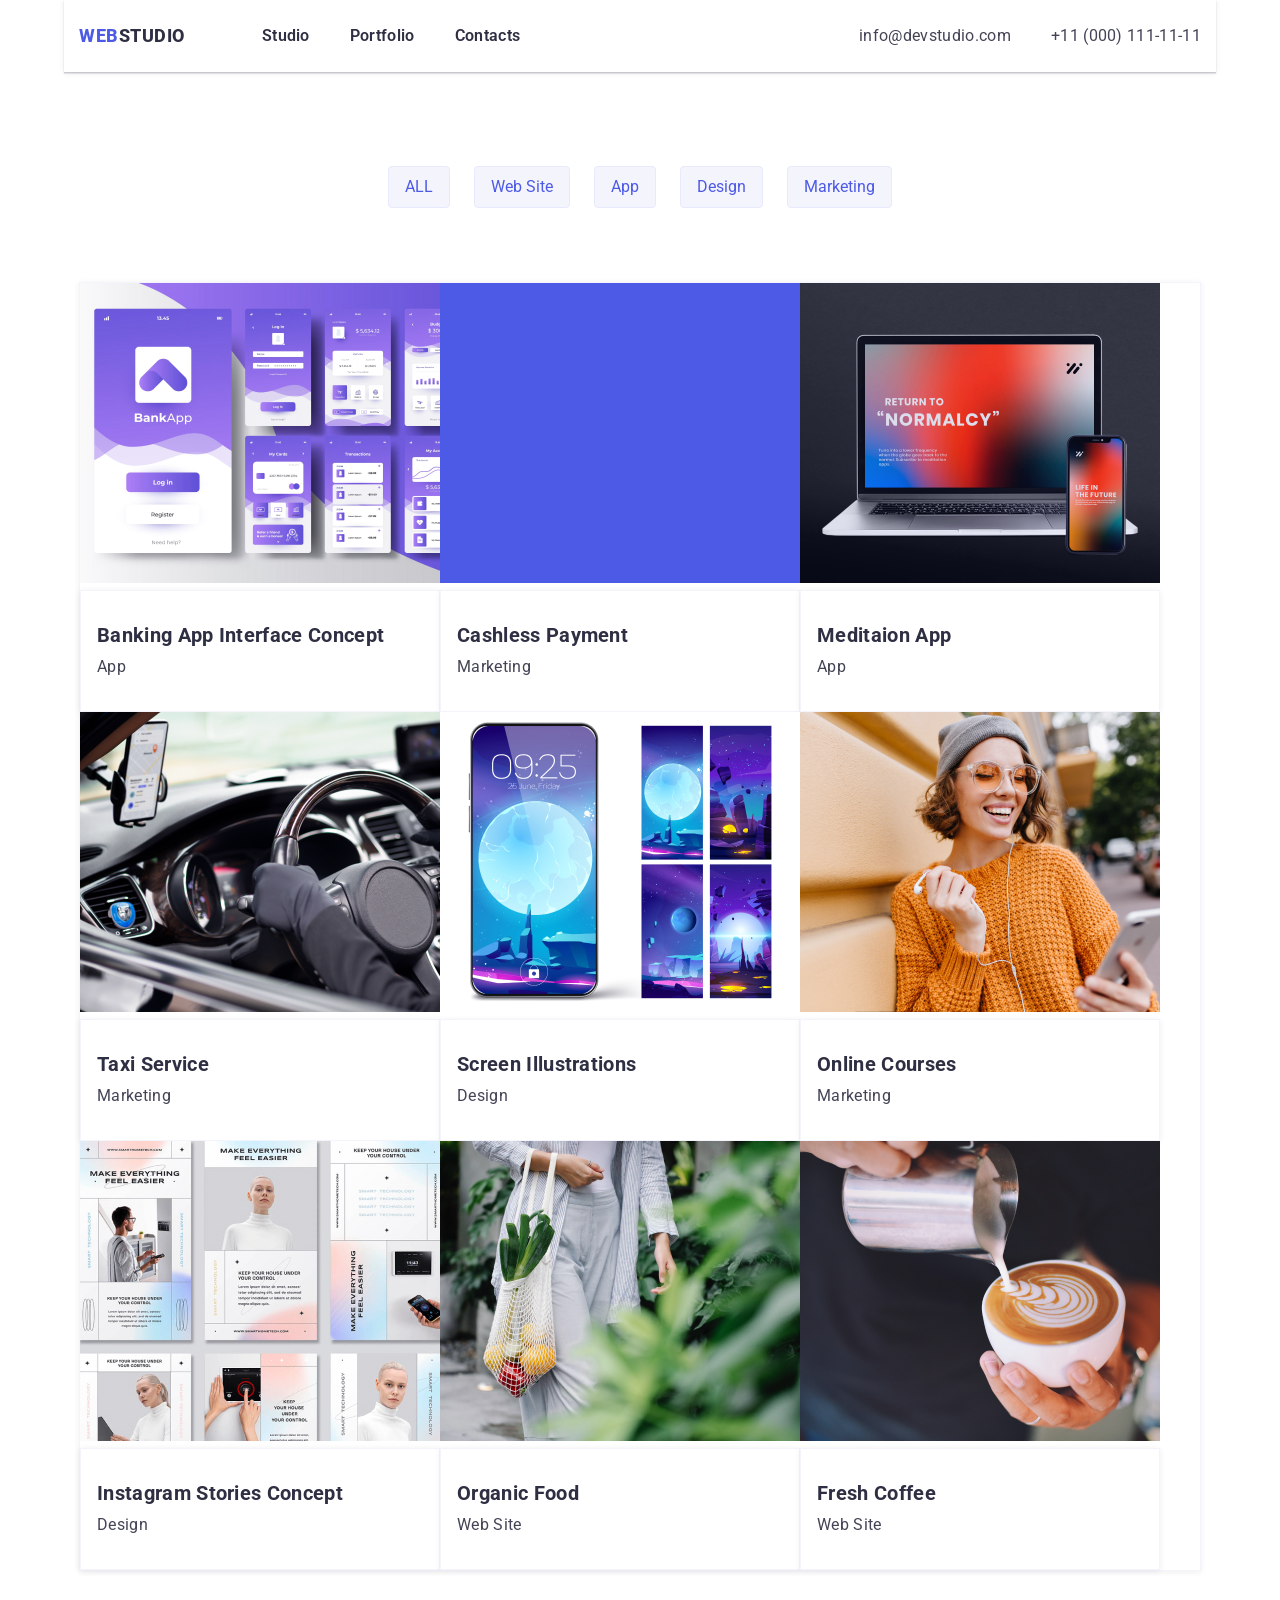
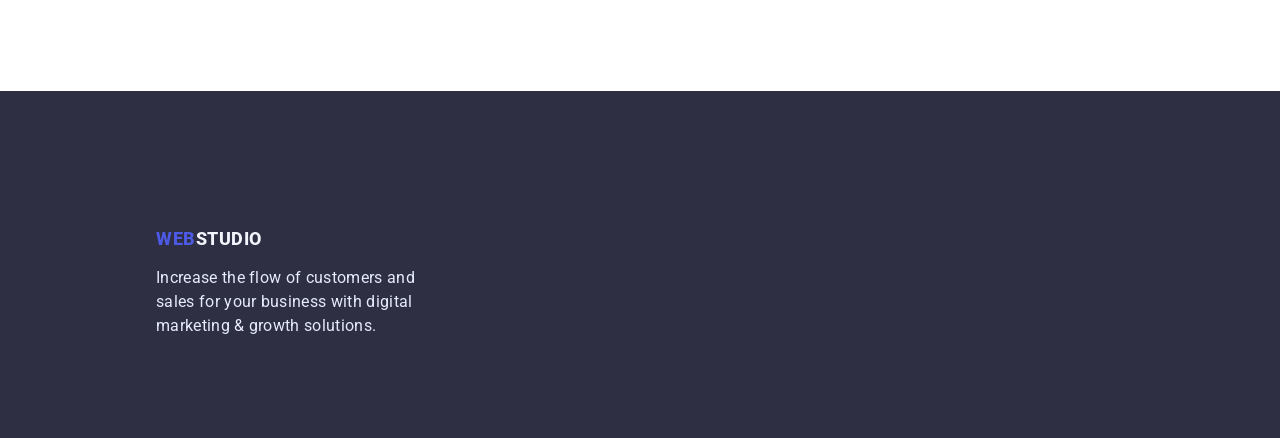
==== commit efc0c4ef: "робота над помилками" ====
--- a/portfolio.html
+++ b/portfolio.html
@@ -45,6 +45,8 @@
     <main>
         <!-- кнопки -->
         <section class="section">
+            <h1 class="portfolio-h1">Portfolio-page</h1>
+            <div class="container">
                 <ul class="button-list">
                         <li class="button">
                             <button type="button" class="button-btn">ALL</button>
@@ -62,56 +64,72 @@
                             <button type="button" class="button-btn">Marketing</button>
                         </li> 
                 </ul>
-
-        </section>
-        <!-- секция фото -->
-        <section class="section"> 
-             <div class="portfolio-foto">
+            </div>    
+        <!-- секция фото --> 
+             <div class="container portfolio-foto">
                 <ul class="foto-list">               
                     <li class="foto-img-list">
                         <img src="./img/portfolio.img/bankingappinterfaceconcept.jpg" alt="banking app interface concept">
-                        <h2 class="section-portfolio">Banking App Interface Concept</h2>
-                        <p>App</p>
+                        <div class="container app-marketing-design">
+                            <h2 class="section-portfolio">Banking App Interface Concept</h2>
+                            <p>App</p>
+                        </div>
                     </li>
                     <li class="foto-img-list">
-                        <img src="./img/portfolio.img/cashlesspayment.jpg" alt="cashless payment">
-                        <h2 class="section-portfolio">Cashless Payment</h2>
-                        <p>Marketing</p>
+                            <img src="./img/portfolio.img/cashlesspayment.jpg" alt="cashless payment">
+                        <div class="container app-marketing-design">
+                            <h2 class="section-portfolio">Cashless Payment</h2>
+                            <p>Marketing</p>
+                        </div>
+                    </li>
+                    <li class="foto-img-list">                       
+                            <img src="./img/portfolio.img/meditaionapp.jpg" alt="meditaion app">
+                        <div class="container app-marketing-design">
+                            <h2 class="section-portfolio">Meditaion App</h2>
+                            <p>App</p>
+                        </div>
                     </li>
                     <li class="foto-img-list">
-                        <img src="./img/portfolio.img/meditaionapp.jpg" alt="meditaion app">
-                        <h2 class="section-portfolio">Meditaion App</h2>
-                        <p>App</p>
+                            <img src="./img/portfolio.img/taxiservice.jpg" alt="taxi service">
+                        <div class="container app-marketing-design">
+                            <h2 class="section-portfolio">Taxi Service</h2>
+                            <p>Marketing</p>
+                        </div>
                     </li>
                     <li class="foto-img-list">
-                        <img src="./img/portfolio.img/taxiservice.jpg" alt="taxi service">
-                        <h2 class="section-portfolio">Taxi Service</h2>
-                        <p>Marketing</p>
+                            <img src="./img/portfolio.img/screenillustrations.jpg" alt="screen illustrations">
+                        <div class="container app-marketing-design">
+                            <h2 class="section-portfolio">Screen Illustrations</h2>
+                            <p>Design</p>
+                        </div>
                     </li>
                     <li class="foto-img-list">
-                        <img src="./img/portfolio.img/screenillustrations.jpg" alt="screen illustrations">
-                        <h2 class="section-portfolio">Screen Illustrations</h2>
-                        <p>Design</p>
+                            <img src="./img/portfolio.img/onlinecourses.jpg" alt="online courses">
+                        <div class="container app-marketing-design">
+                            <h2 class="section-portfolio">Online Courses</h2>
+                            <p>Marketing</p>
+                        </div>
                     </li>
                     <li class="foto-img-list">
-                        <img src="./img/portfolio.img/onlinecourses.jpg" alt="online courses">
-                        <h2 class="section-portfolio">Online Courses</h2>
-                        <p>Marketing</p>
+                            <img src="./img/portfolio.img/instagramstoriesconcept.jpg" alt="instagram stories concept">
+                        <div class="container app-marketing-design">
+                            <h2 class="section-portfolio">Instagram Stories Concept</h2>
+                            <p>Design</p>
+                        </div>
                     </li>
                     <li class="foto-img-list">
-                        <img src="./img/portfolio.img/instagramstoriesconcept.jpg" alt="instagram stories concept">
-                        <h2 class="section-portfolio">Instagram Stories Concept</h2>
-                        <p>Design</p>
+                            <img src="./img/portfolio.img/organicfood.jpg" alt="organic food">
+                        <div class="container app-marketing-design">
+                            <h2 class="section-portfolio">Organic Food</h2>
+                            <p>Web Site</p>
+                        </div>
                     </li>
                     <li class="foto-img-list">
-                        <img src="./img/portfolio.img/organicfood.jpg" alt="organic food">
-                        <h2 class="section-portfolio">Organic Food</h2>
-                        <p>Web Site</p>
-                    </li>
-                    <li class="foto-img-list">
-                        <img src="./img/portfolio.img/freshcoffee.jpg" alt="fresh coffee">
-                        <h2 class="section-portfolio">Fresh Coffee</h2>
-                        <p>Web Site</p>
+                            <img src="./img/portfolio.img/freshcoffee.jpg" alt="fresh coffee">
+                        <div class="container app-marketing-design">
+                            <h2 class="section-portfolio">Fresh Coffee</h2>
+                            <p>Web Site</p>
+                        </div>
                     </li>
                 </ul>
             </div>
--- a/css/styles.css
+++ b/css/styles.css
@@ -19,9 +19,13 @@
     font-size: 16px;
     line-height: 1.5em;
     letter-spacing: 0.02em;
-    
-   
-}
+}
+
+h1,h2,h3,h4,h5,h6,ul,p {
+    margin: 0;
+    padding: 0;
+}
+
 /* logo */
 
 .logo {
@@ -59,6 +63,8 @@
     padding-right: 12px;
     padding-left: 12px;
     align-items: center;
+    box-shadow: 0px 2px 1px rgba(46, 47, 66, 0.08), 0px 1px 1px rgba(46, 47, 66, 0.16), 0px 1px 6px rgba(46, 47, 66, 0.08);
+
     
 }
 .main-nav {
@@ -152,21 +158,31 @@
 
 /* hero */
 .hero-title {
+    padding: 192px 474px; 
     text-align: center;
     background-color:#2E2F42; 
     color: var(--white-color);
+}
+
+.container {
+    max-width: 1152px;
+    margin: 0 auto;
+    padding: 0 15px;
+}
+
+.first-title {
+    max-width: 492px;
+    margin: 0 auto;
+    margin-bottom: 48px;
+    font-weight: 500;
     font-size: 56px;
     line-height: 1em;
     letter-spacing: 0.02em;
 }
 
-.first-title {
-    margin-top: 0;
-    margin-bottom: 0;
-}
-
 .button-hero {
     background-color: var(--button-color);
+    box-shadow: 0px 4px 4px rgba(0, 0, 0, 0.15);
     color: var(--white-color);
     width: 170px;
     height: 51px;
@@ -175,99 +191,104 @@
     line-height: 1.18em;
     letter-spacing: 0.04em;
     cursor: pointer;
+    border-radius: 4px;
 }
 
 /* первая секция после героя */
-
-.section-title {
-    color: var(--title-text-color);
-    font-size: 20px;
-    line-height: 1.2em;
-    letter-spacing: 0.02em;
-    margin-bottom: 8px;
-    margin-top: 0;
+.section-content {
+    padding-top: 120px;
+    padding-bottom: 0;
+    
 }
 
 .container-content{
     justify-content: center;
     margin: auto;
     width: 1128px;
-    margin-top: 120px;
-    margin-bottom: 0;
-}
-
-p {
-    margin-top: 0;
-    margin-bottom: 0;
+}
+
+.section-title {
+    color: var(--title-text-color);
+    font-size: 20px;
+    line-height: 1.2em;
+    letter-spacing: 0.02em;
+    margin-bottom: 8px;
+    margin-top: 0;
 }
 
 .content {
     display: flex;
     text-align: start;
+    padding-left: 0;
+}
+.content-list:not(:last-child){
+    margin-right: 24px;
+}
+
+
+/* what are we doing */
+.our-works {
+    padding-top: 120px;
+}
+
+.container-works {
+    widows: 1128px;
+    text-align: center;
+}
+
+.works {
+    display: flex;
+    justify-content: center;
     margin-top: 0;
     margin-bottom: 0;
     padding-left: 0;
 }
-.content-list:not(:last-child){
+
+.team-work {
+    color: var(--title-text-color);
+    font-size: 36px;
+    line-height: 1.11em;
+    letter-spacing: 0.02em;
+    text-transform: capitalize;
+    padding-bottom: 72px;
+}
+
+.work-img:not(:last-child) {
     margin-right: 24px;
-}
-
-
-/* what are we doing */
-.container-works {
+    
+    
+}
+
+/* our team */
+.our-team {
     margin-top: 120px;
+    padding-bottom: 120px;
+    background-color: var(--button-portfolio);
+
+}
+
+
+.container-command {
     text-align: center;
 }
 
-.works {
+.section-team {
+    padding-top: 120px;
+    padding-bottom: 72px;
+   
+    
+    color: var(--title-text-color);
+    font-size: 36px;
+    line-height: 1.11em;
+    letter-spacing: 0.02em;
+    text-transform: capitalize;
+}
+
+.team-foto{
     display: flex;
     justify-content: center;
-    margin-top: 0;
     margin-bottom: 0;
     padding-left: 0;
-}
-
-.team-work {
-    color: var(--title-text-color);
-    font-size: 36px;
-    line-height: 1.11em;
-    letter-spacing: 0.02em;
-    text-transform: capitalize;
-    margin-top: 0;
-    margin-bottom: 72px;
-}
-
-.work-img:not(:last-child) {
-    margin-right: 24px;
-    
-}
-
-/* our team */
-
-.container-command {
-    background-color: var(--button-portfolio);
-    margin-top: 120px;
-    margin-bottom: 0;
-    text-align: center;
-}
-
-.section-team {
-    padding-top: 120px;
-    margin-top: 0;
-    margin-bottom: 0;
-    color: var(--title-text-color);
-    font-size: 36px;
-    line-height: 1.11em;
-    letter-spacing: 0.02em;
-    text-transform: capitalize;
-}
-
-.team-foto{
-    display: flex;
-    justify-content: center;
-    margin-top: 72px;
-    margin-bottom: 0;
-    padding-left: 0;
     
 }
 
@@ -275,7 +296,9 @@
     margin-right: 24px;
 }
 .names-team {
-    padding-bottom: 120px;
+    background: #FFFFFF;
+box-shadow: 0px 1px 6px rgba(46, 47, 66, 0.08), 0px 1px 1px rgba(46, 47, 66, 0.16), 0px 2px 1px rgba(46, 47, 66, 0.08);
+border-radius: 0px 0px 4px 4px;
 }
 
 .section-names {
@@ -286,20 +309,27 @@
     margin-bottom: 8px;
 }
 
+.foto-names {
+    padding: 32px 64px;
+}
+
 /* Footer */
 
 .section-footer{
+    padding: 138px 1020px 100px 156px;
     background-color: var(--title-text-color);
-    color: #E7E9FC;  
+      
 }
 
 .footer-text {
     width: 264px;
-    margin-left: 156px;
+    color: #E7E9FC;
+   
 }
 
 .logo-footer{
-    margin-bottom: 16px;
+    display: block;
+    padding-bottom: 16px;
     color: #F4F4FD;
     font-family: 'Raleway' sans-serif;
     font-style: normal;
@@ -313,6 +343,10 @@
 }
 
       /*  Portfolio page */
+.portfolio-h1{
+    display: none;
+}
+
 .button-list {
     display: flex;
     margin-top: 94px;
@@ -330,6 +364,8 @@
     line-height: 1.5em;
     cursor: pointer;
     padding: 8px 16px;
+    border: 1px solid #E7E9FC;
+    border-radius: 4px;
  }
 
 .button-btn:hover,
@@ -350,15 +386,17 @@
 .foto-list {
     display: flex;
     flex-wrap: wrap;
-    width: 1152px;
-    padding-right: 12px;
-    padding-left: 12px;
+    width: 1128px;
+    background: #FFFFFF;
+    border: 0.5px solid #F4F4FD;
+    box-shadow: 0px 1px 6px rgba(46, 47, 66, 0.08);
+  
     
 }
 
 .foto-img-list {
-    margin-right: 24px;
-    margin-bottom: 48px;
+    /* margin-right: 24px; */
+    /* margin-bottom: 48px; */
 
 }
 
@@ -371,7 +409,12 @@
     margin-bottom: 0;
 }
 
-
+.app-marketing-design {
+    padding: 32px 54px 32px 16px;
+    background: #FFFFFF;
+    border: 0.5px solid #F4F4FD;
+    box-shadow: 0px 1px 6px rgba(46, 47, 66, 0.08);
+}
 
 .section-portfolio {
     color: var(--title-text-color);
